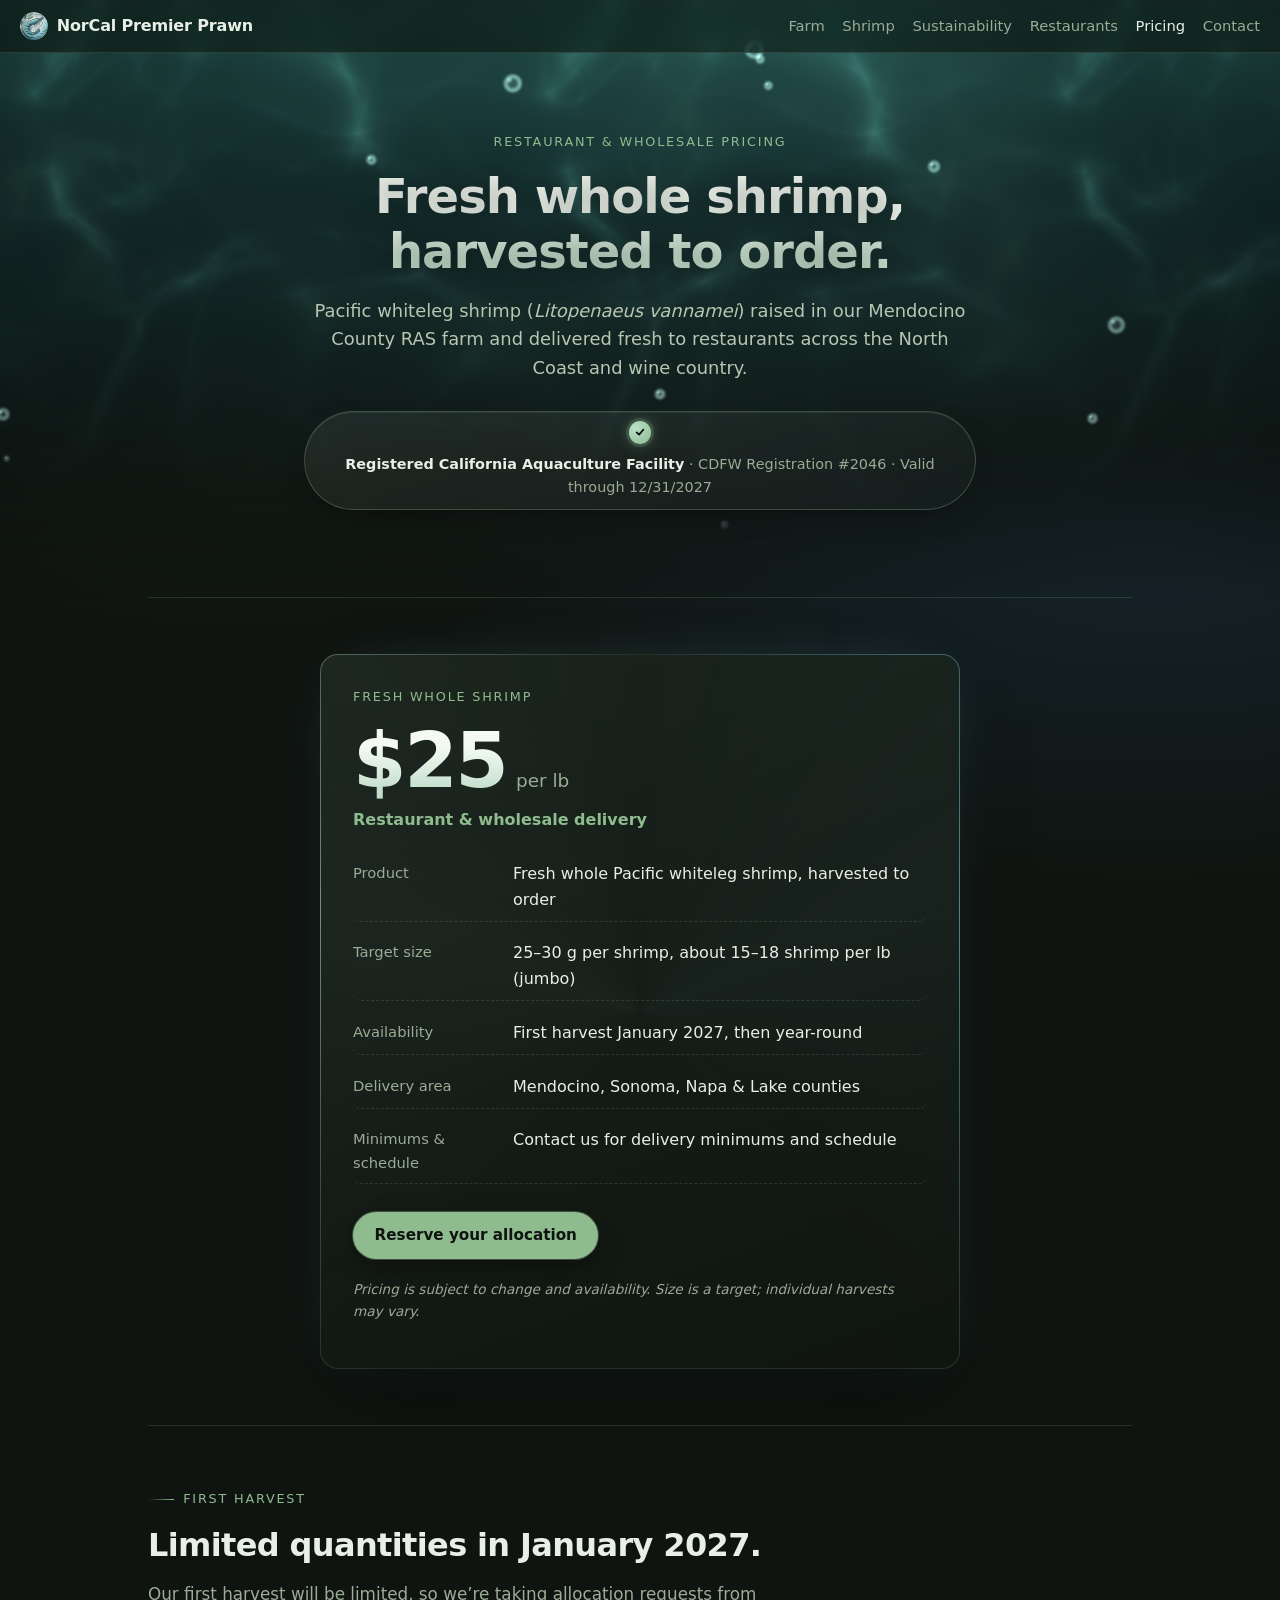
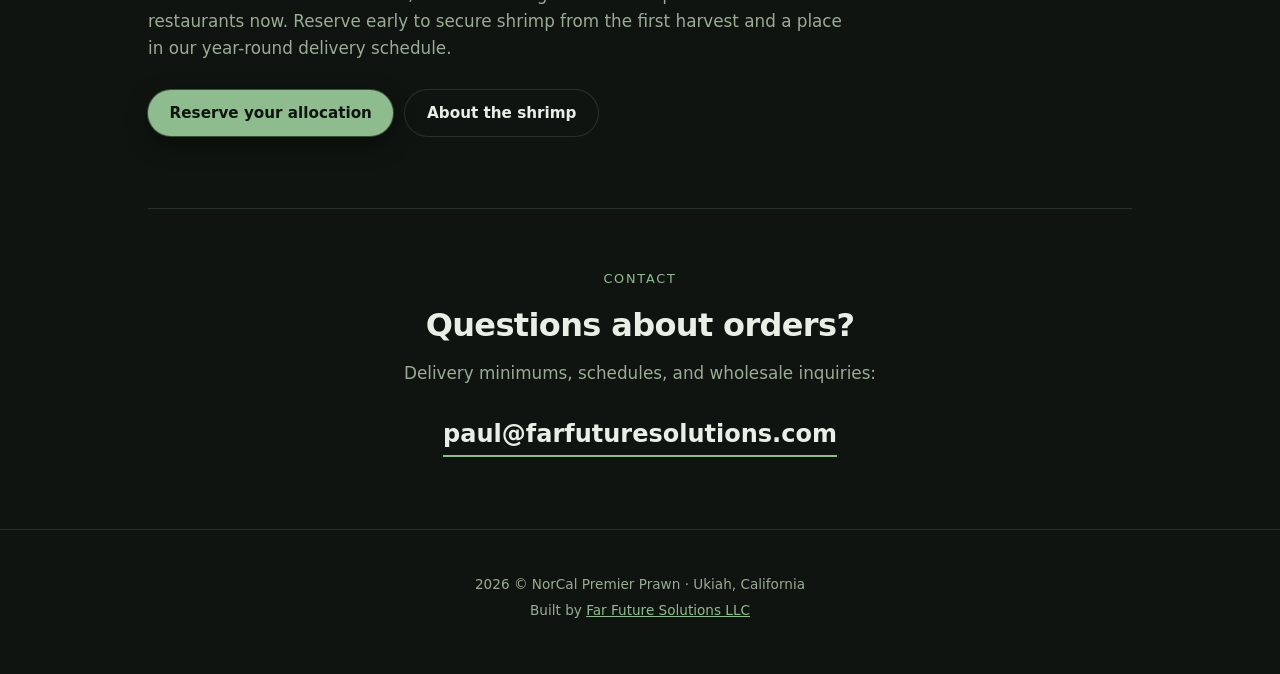
==== pricing/index.html @ 895e05fb "Add Google Analytics 4 (G-YK6Y1JJT7L) to all pages" ====
<!DOCTYPE html>
<html lang="en">
<head>
  <!-- Google tag (gtag.js) -->
  <script async src="https://www.googletagmanager.com/gtag/js?id=G-YK6Y1JJT7L"></script>
  <script>
    window.dataLayer = window.dataLayer || [];
    function gtag(){dataLayer.push(arguments);}
    gtag('js', new Date());
    gtag('config', 'G-YK6Y1JJT7L');
  </script>
  <meta charset="utf-8" />
  <meta name="viewport" content="width=device-width, initial-scale=1" />
  <title>Pricing · NorCal Premier Prawn</title>
  <meta name="description" content="Restaurant and wholesale pricing for fresh whole Pacific whiteleg shrimp from NorCal Premier Prawn, delivered in Mendocino, Sonoma, Napa, and Lake counties. First harvest January 2027." />
  <link rel="canonical" href="https://norcalprawn.com/pricing/" />
  <link rel="icon" type="image/svg+xml" href="../favicon.svg" />
  <meta name="theme-color" content="#0f1410" />
  <meta property="og:type" content="website" />
  <meta property="og:site_name" content="NorCal Premier Prawn" />
  <meta property="og:title" content="Pricing · NorCal Premier Prawn" />
  <meta property="og:description" content="Fresh whole Pacific whiteleg shrimp, harvested to order and delivered to North Coast and wine country restaurants." />
  <meta property="og:url" content="https://norcalprawn.com/pricing/" />
  <meta property="og:image" content="https://raw.githubusercontent.com/PuaNow/shrimpcoin-metadata/main/shrimpcoin-logo.png" />
  <meta name="twitter:card" content="summary" />
  <link rel="stylesheet" href="../style.css?v=20261113g" />
  <script src="../fx.js?v=20261113g" defer></script>
</head>
<body>
  <header class="topbar">
    <a class="brand" href="../"><img src="../favicon.svg" alt="" width="28" height="28" /> NorCal Premier Prawn</a>
    <nav>
      <a href="../#farm">Farm</a>
      <a href="../#shrimp">Shrimp</a>
      <a href="../#sustainability">Sustainability</a>
      <a href="../#restaurants">Restaurants</a>
      <a href="./" aria-current="page">Pricing</a>
      <a href="../#contact">Contact</a>
    </nav>
  </header>

  <main>
    <section class="hero hero-short">
      <div class="hero-fx" aria-hidden="true"><canvas id="water"></canvas></div>
      <div class="hero-inner">
      <p class="eyebrow">Restaurant &amp; wholesale pricing</p>
      <h1>Fresh whole shrimp, harvested to order.</h1>
      <p class="lede">Pacific whiteleg shrimp (<em>Litopenaeus vannamei</em>) raised in our Mendocino County RAS farm and delivered fresh to restaurants across the North Coast and wine country.</p>
      <p class="trust trust-inline"><span class="trust-mark" aria-hidden="true"><svg viewBox="0 0 16 16" width="12" height="12"><path pathLength="1" d="M3.5 8.5 L6.8 11.5 L12.5 4.8" fill="none" stroke="currentColor" stroke-width="2.4" stroke-linecap="round" stroke-linejoin="round"/></svg></span><span><strong>Registered California Aquaculture Facility</strong> · CDFW Registration #2046 · Valid through 12/31/2027</span></p>
      </div>
    </section>

    <section class="block price-wrap">
      <article class="price-card">
        <p class="eyebrow">Fresh whole shrimp</p>
        <p class="price"><span class="amount">$25</span><span class="unit">per lb</span></p>
        <p class="price-sub">Restaurant &amp; wholesale delivery</p>
        <dl class="facts">
          <div><dt>Product</dt><dd>Fresh whole Pacific whiteleg shrimp, harvested to order</dd></div>
          <div><dt>Target size</dt><dd>25&ndash;30 g per shrimp, about 15&ndash;18 shrimp per lb (jumbo)</dd></div>
          <div><dt>Availability</dt><dd>First harvest January 2027, then year-round</dd></div>
          <div><dt>Delivery area</dt><dd>Mendocino, Sonoma, Napa &amp; Lake counties</dd></div>
          <div><dt>Minimums &amp; schedule</dt><dd>Contact us for delivery minimums and schedule</dd></div>
        </dl>
        <p class="cta-row left"><a class="pill" href="mailto:paul@farfuturesolutions.com?subject=NorCal%20Premier%20Prawn%20allocation">Reserve your allocation</a></p>
        <p class="disclaimer">Pricing is subject to change and availability. Size is a target; individual harvests may vary.</p>
      </article>
    </section>

    <section class="block">
      <p class="eyebrow">First harvest</p>
      <h2>Limited quantities in January 2027.</h2>
      <p class="body">Our first harvest will be limited, so we&rsquo;re taking allocation requests from restaurants now. Reserve early to secure shrimp from the first harvest and a place in our year-round delivery schedule.</p>
      <p class="cta-row left"><a class="pill" href="mailto:paul@farfuturesolutions.com?subject=NorCal%20Premier%20Prawn%20allocation">Reserve your allocation</a> <a class="pill ghost" href="../#shrimp">About the shrimp</a></p>
    </section>

    <section id="contact" class="block contact">
      <p class="eyebrow">Contact</p>
      <h2>Questions about orders?</h2>
      <p class="body">Delivery minimums, schedules, and wholesale inquiries:</p>
      <p><a class="email" href="mailto:paul@farfuturesolutions.com?subject=NorCal%20Premier%20Prawn%20allocation">paul@farfuturesolutions.com</a></p>
    </section>
  </main>

  <footer>
    <p>2026 &copy; NorCal Premier Prawn · Ukiah, California</p>
    <p class="credit">Built by <a href="https://farfuturesolutions.com/" target="_blank" rel="noopener">Far Future Solutions LLC</a></p>
  </footer>
</body>
</html>
---- style.css ----
:root {
  --bg: #0f1410;
  --panel: rgba(255, 255, 255, 0.035);
  --line: rgba(143, 188, 143, 0.18);
  --fg: #e8efe6;
  --muted: #9aab96;
  --accent: #8fbc8f;
  --sea: #6fb7c2;
}
* { box-sizing: border-box; }
html { scroll-behavior: smooth; }
body {
  margin: 0;
  font-family: "Segoe UI", system-ui, -apple-system, sans-serif;
  background:
    radial-gradient(ellipse at 20% 0%, #1c2a1c 0%, transparent 50%),
    radial-gradient(ellipse at 90% 60%, #16232a 0%, transparent 45%),
    var(--bg);
  background-attachment: fixed;
  color: var(--fg);
  line-height: 1.6;
}
a { color: var(--accent); }
.topbar {
  position: sticky; top: 0; z-index: 10;
  display: flex; align-items: center; justify-content: space-between; gap: 1rem;
  padding: 0.75rem 1.25rem;
  background: rgba(15, 20, 16, 0.82);
  backdrop-filter: blur(10px);
  border-bottom: 1px solid var(--line);
}
.brand { display: inline-flex; align-items: center; gap: 0.55rem; color: var(--fg); font-weight: 650; text-decoration: none; letter-spacing: -0.01em; }
.brand img { border-radius: 50%; }
nav { display: flex; gap: 1.1rem; flex-wrap: wrap; }
nav a { color: var(--muted); text-decoration: none; font-size: 0.92rem; }
nav a:hover, nav a:focus-visible { color: var(--fg); }
main { width: min(64rem, 100%); margin: 0 auto; padding: 0 1.25rem; }
.hero { text-align: center; padding: 6rem 0 4.5rem; max-width: 42rem; margin: 0 auto; }
.eyebrow { color: var(--accent); font-size: 0.8rem; letter-spacing: 0.14em; text-transform: uppercase; margin: 0 0 1rem; }
h1 { margin: 0 0 1.1rem; font-size: clamp(2rem, 5.5vw, 3rem); font-weight: 650; letter-spacing: -0.02em; line-height: 1.15; }
h2 { margin: 0 0 1rem; font-size: clamp(1.5rem, 4vw, 2rem); font-weight: 650; letter-spacing: -0.02em; line-height: 1.2; }
h3 { margin: 0 0 0.5rem; font-size: 1.08rem; }
.lede { color: var(--muted); font-size: 1.12rem; margin: 0; }
.body { color: var(--muted); font-size: 1.05rem; max-width: 44rem; }
.cta-row { display: flex; gap: 0.75rem; justify-content: center; flex-wrap: wrap; margin-top: 1.75rem; }
.cta-row.left { justify-content: flex-start; }
.pill {
  display: inline-block; padding: 0.7rem 1.35rem;
  color: var(--bg); background: var(--accent);
  border-radius: 999px; font-size: 0.95rem; font-weight: 600; text-decoration: none;
  box-shadow: 0 0 0 1px rgba(143, 188, 143, 0.35), 0 8px 24px rgba(0, 0, 0, 0.35);
  transition: transform 0.15s ease, filter 0.15s ease;
}
.pill.ghost { color: var(--fg); background: transparent; box-shadow: 0 0 0 1px var(--line); }
.pill:hover, .pill:focus-visible { filter: brightness(1.08); transform: translateY(-1px); outline: none; }
.block { padding: 3.5rem 0; border-top: 1px solid var(--line); }
.cards { display: grid; grid-template-columns: repeat(auto-fit, minmax(15rem, 1fr)); gap: 1rem; margin-top: 1.5rem; }
.card { background: var(--panel); border: 1px solid var(--line); border-radius: 14px; padding: 1.35rem; }
.card p { margin: 0; color: var(--muted); }
.timeline { list-style: none; padding: 0; margin: 1.5rem 0 0; display: flex; gap: 1rem; flex-wrap: wrap; }
.timeline li { background: var(--panel); border: 1px solid var(--line); border-radius: 999px; padding: 0.5rem 1rem; color: var(--fg); }
.timeline span { color: var(--accent); font-weight: 600; margin-right: 0.4rem; }
.coin { display: grid; grid-template-columns: 160px 1fr; gap: 2rem; align-items: start; }
.coin-logo { width: 160px; height: 160px; border-radius: 50%; box-shadow: 0 0 0 1px var(--line), 0 12px 32px rgba(0, 0, 0, 0.4); }
.facts { margin: 1.25rem 0 0; display: grid; gap: 0.6rem; }
.facts div { display: grid; grid-template-columns: 9rem 1fr; gap: 1rem; padding: 0.55rem 0; border-bottom: 1px dashed var(--line); }
.facts dt { color: var(--muted); font-size: 0.92rem; }
.facts dd { margin: 0; }
.mint { font-family: ui-monospace, "SFMono-Regular", Menlo, Consolas, monospace; font-size: 0.86rem; word-break: break-all; color: var(--sea); }
.disclaimer { color: var(--muted); font-size: 0.85rem; margin-top: 1.25rem; font-style: italic; }
.contact { text-align: center; }
.contact .body { margin: 0 auto; }
.email { display: inline-block; margin-top: 0.75rem; font-size: clamp(1.1rem, 4vw, 1.5rem); font-weight: 600; color: var(--fg); text-decoration: none; border-bottom: 2px solid var(--accent); padding-bottom: 2px; word-break: break-all; }
.email:hover { color: var(--accent); }
footer { text-align: center; color: var(--muted); font-size: 0.85rem; padding: 2.5rem 1.25rem 3rem; border-top: 1px solid var(--line); }
footer p { margin: 0.25rem 0; }
@media (max-width: 640px) {
  nav { gap: 0.8rem; }
  nav a { font-size: 0.85rem; }
  .topbar { flex-direction: column; align-items: flex-start; gap: 0.4rem; }
  .hero { padding: 4rem 0 3rem; }
  .coin { grid-template-columns: 1fr; justify-items: start; }
  .coin-logo { width: 120px; height: 120px; }
  .facts div { grid-template-columns: 1fr; gap: 0.1rem; }
}
.uses { margin-top: 2rem; padding: 1.35rem; background: var(--panel); border: 1px solid var(--line); border-radius: 14px; }
.uses h3 { margin-bottom: 0.4rem; }
.uses .body { margin: 0.4rem 0; font-size: 1rem; }
.uses ul { margin: 0.75rem 0; padding-left: 1.2rem; color: var(--muted); }
.uses li { margin: 0.45rem 0; }
.uses strong { color: var(--fg); }
.cards.four { grid-template-columns: repeat(auto-fit, minmax(min(100%, 22rem), 1fr)); }
nav a[aria-current="page"] { color: var(--fg); }
.price-wrap { display: flex; justify-content: center; }
.price-card { width: min(40rem, 100%); background: var(--panel); border: 1px solid var(--line); border-radius: 18px; padding: 2rem; box-shadow: 0 12px 32px rgba(0, 0, 0, 0.35); }
.price { margin: 0; display: flex; align-items: baseline; gap: 0.6rem; }
.price .amount { font-size: clamp(2.8rem, 9vw, 4rem); font-weight: 700; letter-spacing: -0.03em; color: var(--fg); line-height: 1; }
.price .unit { color: var(--muted); font-size: 1.15rem; }
.price-sub { margin: 0.4rem 0 0; color: var(--accent); font-weight: 600; }
@media (max-width: 640px) { .price-card { padding: 1.35rem; } }
.trust { display: flex; align-items: center; justify-content: center; gap: 0.6rem; flex-wrap: wrap; margin: 0 auto 3rem; width: fit-content; max-width: 100%; padding: 0.6rem 1.1rem; border: 1px solid var(--line); border-radius: 999px; background: var(--panel); color: var(--muted); font-size: 0.9rem; text-align: center; }
.trust strong { color: var(--fg); font-weight: 600; }
.trust-mark { display: inline-grid; place-items: center; width: 1.4rem; height: 1.4rem; border-radius: 50%; background: var(--accent); color: var(--bg); font-size: 0.8rem; font-weight: 700; flex: none; }
.trust-inline { margin: 1.75rem auto 0; }
@media (max-width: 640px) { .trust { border-radius: 14px; font-size: 0.85rem; } }

/* ==========================================================
   Visual layer — water hero, reveals, glass
   ========================================================== */
@property --ang { syntax: "<angle>"; inherits: false; initial-value: 0deg; }
html, body { overflow-x: clip; }
.topbar { background: rgba(15, 20, 16, 0.6); backdrop-filter: blur(14px) saturate(1.3); -webkit-backdrop-filter: blur(14px) saturate(1.3); }

/* Hero stage */
.hero { position: relative; max-width: none; min-height: min(46rem, 86svh); display: grid; place-items: center; padding: 4.5rem 0 5rem; isolation: isolate; }
.hero-inner { max-width: 42rem; margin: 0 auto; position: relative; }
.hero-short { min-height: min(34rem, 70svh); }
.hero-fx {
  position: absolute; z-index: -1; top: -4.5rem; bottom: 0; left: 50%; width: 100vw; transform: translateX(-50%);
  background:
    radial-gradient(ellipse 70% 55% at 50% 0%, rgba(111, 183, 194, 0.22), transparent 70%),
    radial-gradient(ellipse 50% 40% at 20% 30%, rgba(143, 188, 143, 0.14), transparent 70%),
    linear-gradient(180deg, #173a38 0%, #12292a 40%, #0f1410 100%);
  -webkit-mask-image: linear-gradient(#000 72%, transparent);
  mask-image: linear-gradient(#000 72%, transparent);
  pointer-events: none;
}
.hero-fx canvas { display: block; width: 100%; height: 100%; opacity: 0; transition: opacity 1.2s ease; }
.hero-fx.is-live canvas { opacity: 1; }
.hero h1 { text-shadow: 0 2px 30px rgba(0, 0, 0, 0.45); }
.hero h1, .price .amount {
  background: linear-gradient(180deg, #f4faf2 30%, #b9d9c4 100%);
  -webkit-background-clip: text; background-clip: text; color: transparent;
}
.hero .lede { color: #b7c6b3; }

/* Shrimp line-art mark */
.shrimp-mark { display: block; margin: 0 auto 1.2rem; width: clamp(96px, 16vw, 132px); height: auto; overflow: visible; filter: drop-shadow(0 0 12px rgba(111, 183, 194, 0.35)); }
.shrimp-mark .d { stroke-dasharray: 1 2; stroke-dashoffset: 0; }
.shrimp-mark .antennae { transform-box: view-box; transform-origin: 72px 46px; }
@media (prefers-reduced-motion: no-preference) {
  .shrimp-mark .d { stroke-dashoffset: 1; animation: draw 1.6s cubic-bezier(.6, .1, .2, 1) forwards; }
  .shrimp-mark .d2 { animation-delay: .35s; } .shrimp-mark .d3 { animation-delay: .55s; }
  .shrimp-mark .d4 { animation-delay: .75s; } .shrimp-mark .d5 { animation-delay: .65s; }
  .shrimp-mark .d6 { animation-delay: .9s; animation-duration: 2s; } .shrimp-mark .d7 { animation-delay: 1s; animation-duration: 2.2s; }
  .shrimp-mark .eye { opacity: 0; animation: fade .6s 1.2s forwards; }
  .shrimp-mark .antennae { animation: sway 5s 2.4s ease-in-out infinite; }
  .shrimp-mark { animation: bob 7s ease-in-out infinite; }
  .shrimp-mark.paused, .shrimp-mark.paused * { animation-play-state: paused; }
}
@keyframes draw { to { stroke-dashoffset: 0; } }
@keyframes fade { to { opacity: 1; } }
@keyframes sway { 0%, 100% { transform: rotate(0deg); } 50% { transform: rotate(-3deg); } }
@keyframes bob { 0%, 100% { translate: 0 0; } 50% { translate: 0 -5px; } }

/* Hero parallax (scroll-driven, compositor-only) */
@supports (animation-timeline: scroll()) {
  @media (prefers-reduced-motion: no-preference) {
    .hero-inner { animation: hero-drift linear both; animation-timeline: scroll(root); animation-range: 0 80vh; }
    .hero-fx canvas { animation: fx-drift linear both; animation-timeline: scroll(root); animation-range: 0 100vh; }
  }
}
@keyframes hero-drift { to { transform: translateY(14vh); opacity: 0.15; } }
@keyframes fx-drift { to { transform: translateY(22vh) scale(1.05); } }

/* Glass cards */
.card, .uses, .price-card, .timeline li {
  position: relative; isolation: isolate; overflow: hidden;
  background: linear-gradient(160deg, rgba(255, 255, 255, 0.065), rgba(255, 255, 255, 0.015) 60%);
  border: 1px solid rgba(143, 188, 143, 0.16);
  box-shadow: inset 0 1px 0 rgba(255, 255, 255, 0.06), 0 10px 30px -12px rgba(0, 0, 0, 0.5);
}
.card { transition: translate .35s cubic-bezier(.2, .8, .2, 1), border-color .35s, box-shadow .35s; }
.card::before, .price-card::before {
  content: ""; position: absolute; inset: 0; z-index: -1; pointer-events: none; opacity: 0; transition: opacity .35s;
  background: radial-gradient(380px circle at var(--mx, 50%) var(--my, 0%), rgba(111, 183, 194, 0.16), transparent 45%);
}
.card:hover, .card:focus-within { translate: 0 -3px; border-color: rgba(143, 188, 143, 0.36); box-shadow: inset 0 1px 0 rgba(255, 255, 255, 0.08), 0 18px 40px -14px rgba(0, 0, 0, 0.6); }
.card:hover::before, .price-card:hover::before { opacity: 1; }
.card h3 { color: #f0f6ee; }

/* Scroll reveals: CSS scroll-driven where supported, IO fallback otherwise */
@media (prefers-reduced-motion: no-preference) {
  @supports (animation-timeline: view()) {
    .reveal { animation: rise linear both; animation-timeline: view(); animation-range: entry 0% entry 90%; }
  }
  .io-reveal .reveal { opacity: 0; transform: translateY(26px); transition: opacity .8s cubic-bezier(.2, .8, .2, 1), transform .8s cubic-bezier(.2, .8, .2, 1); transition-delay: calc(var(--i, 0) * 70ms); }
  .io-reveal .reveal.in { opacity: 1; transform: none; }
}
@keyframes rise { from { opacity: 0; transform: translateY(32px) scale(.985); } to { opacity: 1; transform: none; } }

/* Section headings: soft accent rule */
.block > .eyebrow { display: inline-flex; align-items: center; gap: .6rem; }
.block > .eyebrow::before { content: ""; width: 1.6rem; height: 1px; background: linear-gradient(90deg, transparent, var(--accent)); }
.contact > .eyebrow::before { display: none; }

/* Photo feature */
.photo-feature { margin: 2.25rem 0 0; display: grid; grid-template-columns: auto 1fr; gap: clamp(1.25rem, 4vw, 2.5rem); align-items: center; }
.photo-pair { display: grid; grid-template-columns: repeat(2, minmax(0, 340px)); gap: 0.75rem; }
.photo-frame { position: relative; width: 100%; max-width: 340px; height: auto; aspect-ratio: 4 / 5; max-height: 60vh; border-radius: 20px; overflow: hidden; isolation: isolate; border: 1px solid rgba(143, 188, 143, 0.22); box-shadow: 0 24px 60px -24px rgba(0, 0, 0, 0.7), 0 0 0 6px rgba(255, 255, 255, 0.02); }
.photo-frame img { display: block; width: 100%; height: 100%; max-width: 100%; object-fit: cover; object-position: center; transition: transform 1.2s cubic-bezier(.2, .8, .2, 1), filter .6s; filter: saturate(1.02) contrast(1.02); }
.photo-frame::after { content: ""; position: absolute; inset: 0; pointer-events: none; background: radial-gradient(500px circle at var(--mx, 30%) var(--my, 10%), rgba(255, 255, 255, 0.12), transparent 40%), linear-gradient(180deg, transparent 55%, rgba(15, 20, 16, 0.55)); opacity: .7; transition: opacity .5s; }
.photo-frame:hover img { transform: scale(1.045); filter: saturate(1.1) contrast(1.05); }
.photo-frame:hover::after { opacity: 1; }
.photo-chip { position: absolute; left: 1rem; bottom: 1rem; z-index: 1; padding: .35rem .8rem; border-radius: 999px; font-size: .78rem; letter-spacing: .04em; color: var(--fg); background: rgba(15, 20, 16, 0.5); backdrop-filter: blur(8px); -webkit-backdrop-filter: blur(8px); border: 1px solid rgba(255, 255, 255, 0.14); }
.photo-feature figcaption h3 { font-size: clamp(1.3rem, 3vw, 1.6rem); letter-spacing: -0.01em; }
.photo-feature figcaption p:not(.eyebrow) { color: var(--muted); font-size: 1.05rem; margin: 0; }
@supports (animation-timeline: view()) {
  @media (prefers-reduced-motion: no-preference) {
    .photo-frame { animation: unveil linear both; animation-timeline: view(); animation-range: entry 0% cover 40%; }
    .photo-frame img { animation: settle linear both; animation-timeline: view(); animation-range: entry 0% exit 100%; }
    .photo-frame:hover img { animation: none; }
  }
}
@keyframes unveil { from { clip-path: inset(18% 10% 18% 10% round 28px); } to { clip-path: inset(0 0 0 0 round 20px); } }
@keyframes settle { from { transform: scale(1.14) translateY(-3%); } to { transform: scale(1.02) translateY(3%); } }

/* CDFW badge polish (text unchanged) */
.trust { position: relative; overflow: hidden; isolation: isolate; background: linear-gradient(160deg, rgba(255, 255, 255, 0.07), rgba(255, 255, 255, 0.02)); border-color: rgba(143, 188, 143, 0.28); box-shadow: inset 0 1px 0 rgba(255, 255, 255, 0.07), 0 10px 30px -14px rgba(0, 0, 0, 0.6); }
.trust-mark { background: radial-gradient(circle at 30% 30%, #b9e0c9, var(--accent)); box-shadow: 0 0 0 3px rgba(143, 188, 143, 0.18), 0 0 14px rgba(143, 188, 143, 0.45); }
.trust-mark svg { display: block; }
.trust-mark path { stroke-dasharray: 1 2; }
@media (prefers-reduced-motion: no-preference) {
  .trust::after { content: ""; position: absolute; inset: 0; z-index: -1; pointer-events: none; background: linear-gradient(105deg, transparent 35%, rgba(255, 255, 255, 0.09) 50%, transparent 65%); transform: translateX(-100%); animation: shimmer 6s 1.5s ease-in-out infinite; }
  .trust-mark path { stroke-dashoffset: 1; animation: draw .7s .6s ease-out forwards; }
}
@keyframes shimmer { 0% { transform: translateX(-100%); } 35%, 100% { transform: translateX(100%); } }

/* Pricing polish */
.price-card { border: 1px solid transparent; background:
  linear-gradient(160deg, rgba(25, 34, 28, 0.92), rgba(15, 20, 16, 0.95)) padding-box,
  conic-gradient(from var(--ang), rgba(143, 188, 143, 0.15), rgba(111, 183, 194, 0.7), rgba(143, 188, 143, 0.15) 40%, rgba(143, 188, 143, 0.15) 60%, rgba(185, 224, 201, 0.6), rgba(143, 188, 143, 0.15)) border-box;
  box-shadow: 0 30px 70px -30px rgba(0, 0, 0, 0.75), 0 0 60px -30px rgba(111, 183, 194, 0.4); }
@media (prefers-reduced-motion: no-preference) { .price-card { animation: ang 10s linear infinite; } }
@keyframes ang { to { --ang: 360deg; } }
.price .amount { font-size: clamp(3.2rem, 11vw, 4.8rem); }
.price-card .facts div { transition: background .25s; border-radius: 8px; }
.price-card .facts div:hover { background: rgba(255, 255, 255, 0.025); }

@media (max-width: 640px) {
  .hero { min-height: auto; padding: 3.5rem 0 4rem; }
  .hero-fx { top: -7rem; }
}

/* Photo feature: two-up pair, modest cap, caption beside on wide screens */
@media (max-width: 900px) {
  .photo-feature { grid-template-columns: 1fr; }
}
@media (max-width: 720px) {
  .photo-pair { grid-template-columns: 1fr 1fr; gap: 0.65rem; }
  .photo-frame { max-width: none; max-height: 50vh; }
  .photo-chip { font-size: .68rem; padding: .22rem .5rem; left: .5rem; bottom: .5rem; white-space: nowrap; }
}
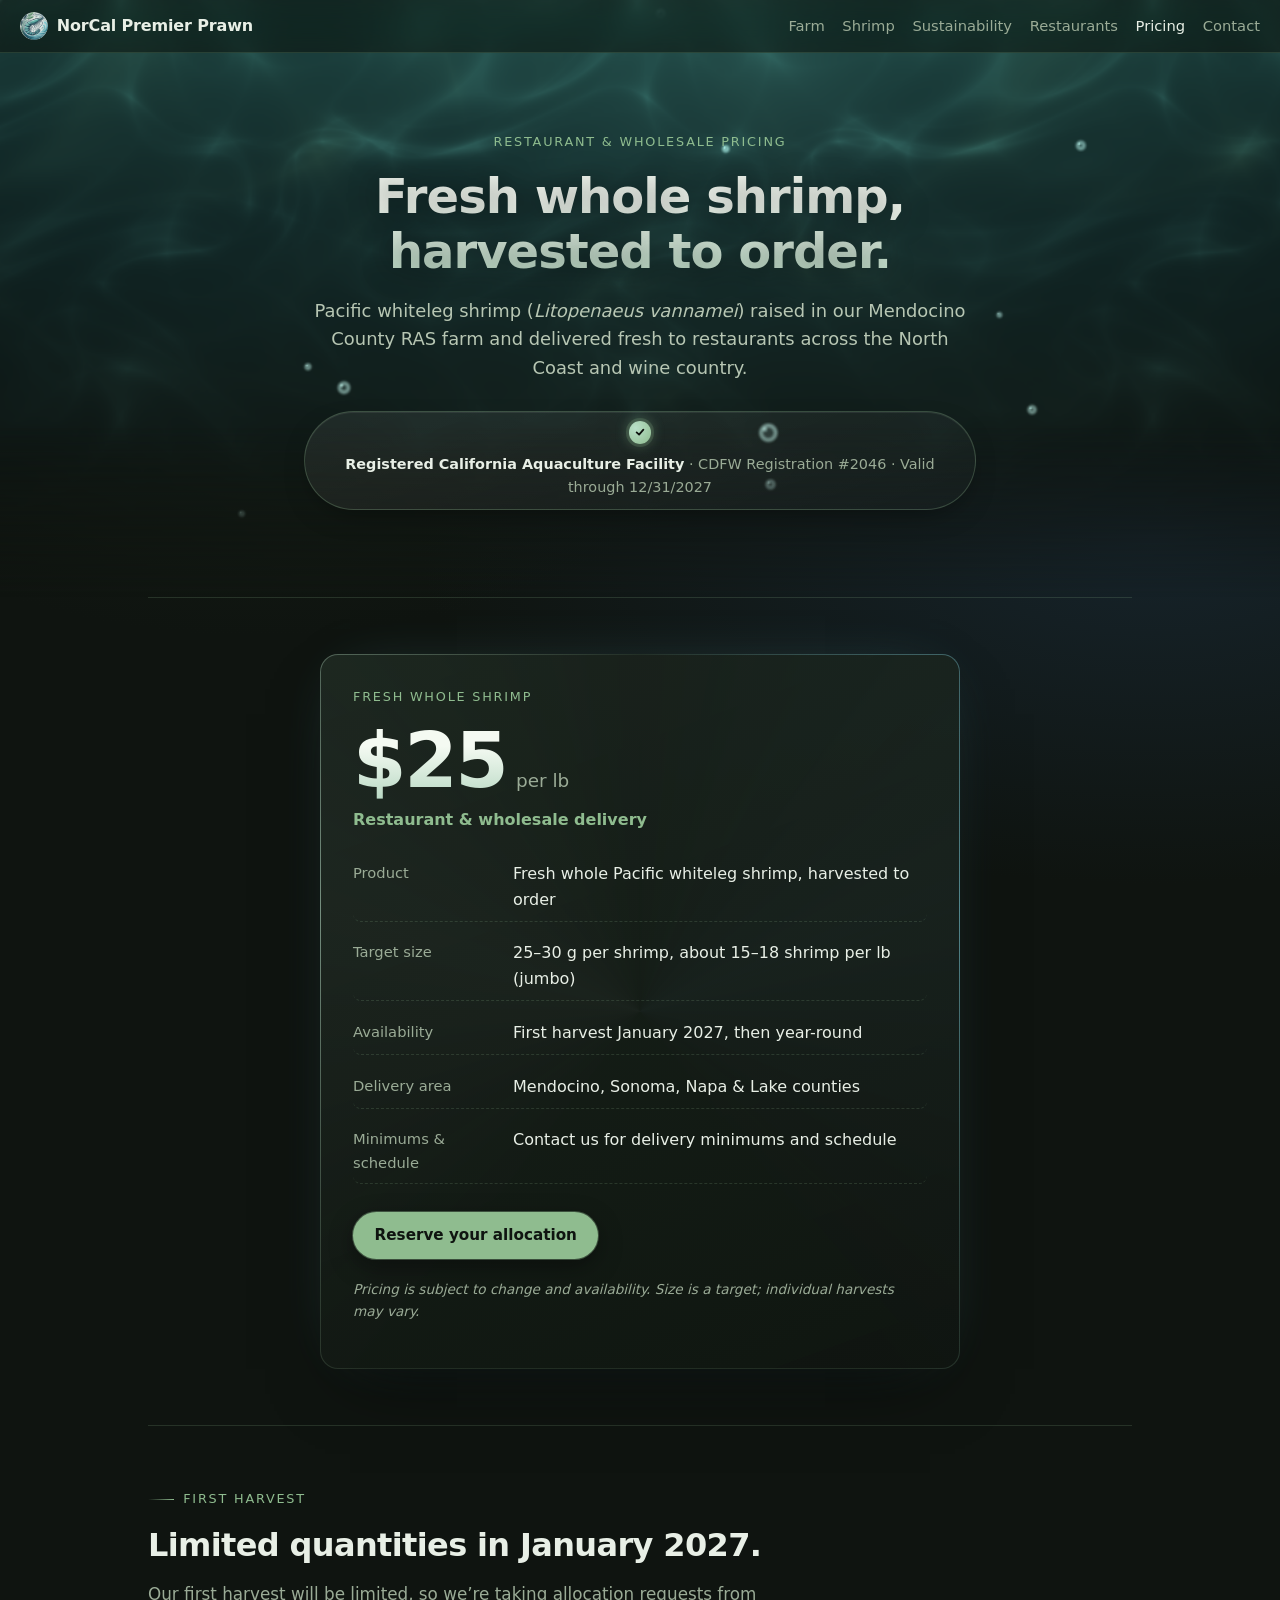
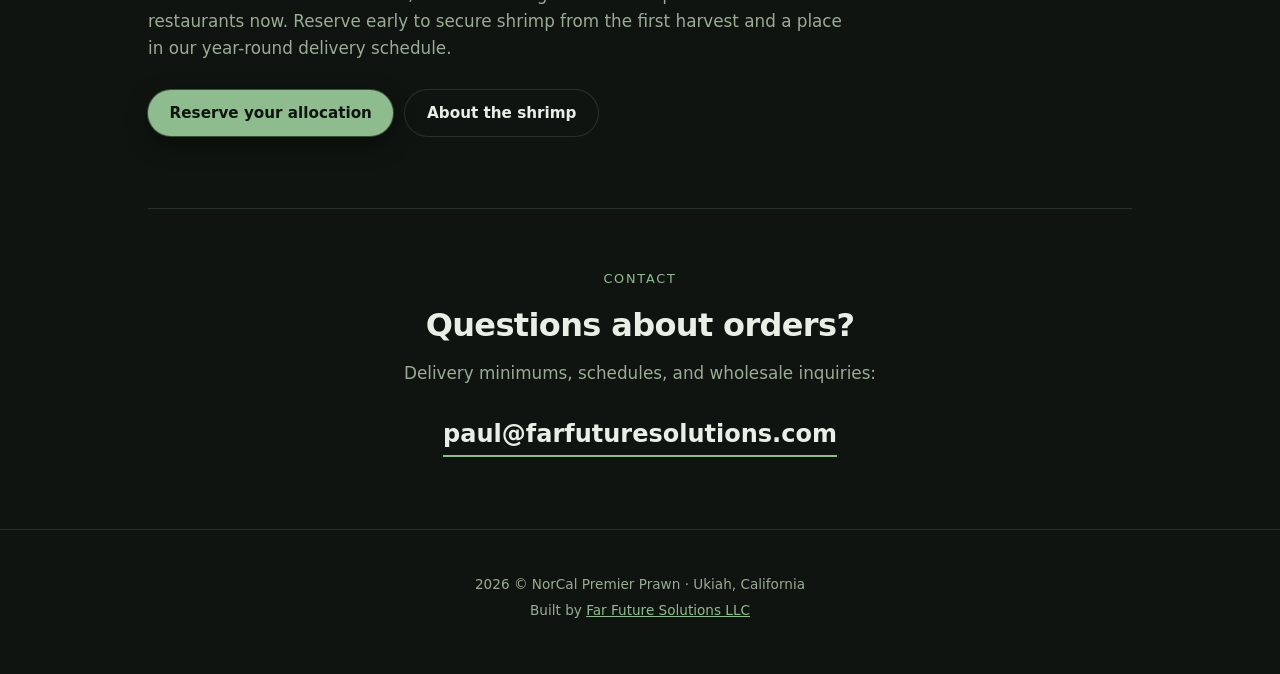
==== commit d3387839: "Add Farm stats terminal widget for the nursery sump level" ====
--- a/pricing/index.html
+++ b/pricing/index.html
@@ -23,8 +23,8 @@
   <meta property="og:url" content="https://norcalprawn.com/pricing/" />
   <meta property="og:image" content="https://raw.githubusercontent.com/PuaNow/shrimpcoin-metadata/main/shrimpcoin-logo.png" />
   <meta name="twitter:card" content="summary" />
-  <link rel="stylesheet" href="../style.css?v=20261113g" />
-  <script src="../fx.js?v=20261113g" defer></script>
+  <link rel="stylesheet" href="../style.css?v=20261114h" />
+  <script src="../fx.js?v=20261114h" defer></script>
 </head>
 <body>
   <header class="topbar">
--- a/style.css
+++ b/style.css
@@ -251,3 +251,136 @@
   .photo-frame { max-width: none; max-height: 50vh; }
   .photo-chip { font-size: .68rem; padding: .22rem .5rem; left: .5rem; bottom: .5rem; white-space: nowrap; }
 }
+
+/* Farm stats terminal widget */
+.visually-hidden {
+  position: absolute;
+  width: 1px; height: 1px;
+  padding: 0; margin: -1px;
+  overflow: hidden; clip: rect(0, 0, 0, 0);
+  white-space: nowrap; border: 0;
+}
+.farmstats .body { margin-bottom: 1.5rem; }
+.term {
+  --term-bg: #070b08;
+  --term-line: rgba(143, 188, 143, 0.28);
+  --term-glow: rgba(111, 183, 194, 0.18);
+  --term-amber: #e2c97a;
+  --term-alert: #ff6b6b;
+  --term-below: #8bb8d0;
+  width: min(42rem, 100%);
+  background:
+    linear-gradient(180deg, rgba(255, 255, 255, 0.03), transparent 28%),
+    var(--term-bg);
+  border: 1px solid var(--term-line);
+  border-radius: 14px;
+  box-shadow:
+    0 0 0 1px rgba(0, 0, 0, 0.4),
+    0 18px 40px -18px rgba(0, 0, 0, 0.75),
+    0 0 48px -16px var(--term-glow);
+  overflow: hidden;
+  font-family: "IBM Plex Mono", "JetBrains Mono", "DM Mono", ui-monospace, "SFMono-Regular", Menlo, Consolas, monospace;
+}
+.term-chrome {
+  display: flex;
+  align-items: center;
+  gap: 0.75rem;
+  padding: 0.55rem 0.85rem;
+  background: rgba(255, 255, 255, 0.03);
+  border-bottom: 1px solid var(--term-line);
+}
+.term-dots { display: inline-flex; gap: 0.35rem; }
+.term-dots i {
+  display: block; width: 0.62rem; height: 0.62rem; border-radius: 50%;
+}
+.term-dots i:nth-child(1) { background: #e07a6d; }
+.term-dots i:nth-child(2) { background: #e2c97a; }
+.term-dots i:nth-child(3) { background: #8fbc8f; }
+.term-title {
+  color: var(--muted);
+  font-size: 0.72rem;
+  letter-spacing: 0.08em;
+  text-transform: uppercase;
+}
+.term-body {
+  margin: 0;
+  padding: 1.05rem 1.1rem 1.15rem;
+  color: var(--fg);
+  font-size: 0.86rem;
+  line-height: 1.55;
+  letter-spacing: 0.01em;
+  white-space: pre-wrap;
+  overflow-x: auto;
+  tab-size: 4;
+  position: relative;
+}
+.term-body::after {
+  content: "";
+  pointer-events: none;
+  position: absolute;
+  inset: 0;
+  background: repeating-linear-gradient(
+    to bottom,
+    transparent 0 2px,
+    rgba(0, 0, 0, 0.12) 2px 3px
+  );
+  opacity: 0.35;
+}
+.term-prompt { font-weight: 500; }
+.term-user { color: var(--sea); }
+.term-at, .term-colon, .term-dollar { color: var(--muted); }
+.term-host { color: var(--accent); }
+.term-path { color: #b9e0c9; }
+.term-k, .term-dim, .term-scale, .term-hint { color: var(--muted); }
+.term-v { color: var(--fg); }
+.term-depth { color: #b9e0c9; font-weight: 600; }
+.term-spark { color: var(--sea); letter-spacing: 0.02em; }
+.term-sparkrow { display: block; white-space: nowrap; }
+.term-off { color: var(--term-amber); }
+.term-caret { color: var(--accent); }
+.term-band { color: var(--accent); }
+.term-track { color: var(--muted); }
+.term-status { font-weight: 700; letter-spacing: 0.04em; }
+.term-status.is-normal { color: var(--accent); }
+.term-status.is-below { color: var(--term-below); }
+.term-status.is-above { color: var(--term-amber); }
+.term-status.is-alert {
+  color: var(--term-alert);
+  text-shadow: 0 0 10px rgba(255, 107, 107, 0.45);
+}
+.term-alert { color: var(--term-alert); font-weight: 700; }
+.g-cell { color: rgba(154, 171, 150, 0.45); }
+.g-cell.g-normal { color: rgba(143, 188, 143, 0.4); }
+.g-cell.g-fill { color: var(--accent); }
+.term[data-status="below"] .g-cell.g-fill { color: var(--term-below); }
+.term[data-status="above"] .g-cell.g-fill { color: var(--term-amber); }
+.term[data-status="alert"] .g-cell.g-fill { color: var(--term-alert); }
+.term[data-status="alert"] {
+  --term-line: rgba(255, 107, 107, 0.4);
+  --term-glow: rgba(255, 107, 107, 0.25);
+  box-shadow:
+    0 0 0 1px rgba(0, 0, 0, 0.4),
+    0 18px 40px -18px rgba(0, 0, 0, 0.75),
+    0 0 48px -16px var(--term-glow);
+}
+.term[data-status="offline"] { --term-glow: rgba(226, 201, 122, 0.16); }
+.term-cursor {
+  display: inline-block;
+  width: 0.65ch;
+  height: 1em;
+  margin-left: 0.1ch;
+  background: var(--accent);
+  vertical-align: -0.15em;
+  box-shadow: 0 0 8px rgba(143, 188, 143, 0.7);
+}
+@media (prefers-reduced-motion: no-preference) {
+  .term-cursor { animation: termblink 1.1s step-end infinite; }
+  .term[data-status="alert"] .term-status.is-alert { animation: termblink 1.1s step-end infinite; }
+}
+@media (prefers-reduced-motion: reduce) {
+  .term-body::after { display: none; }
+}
+@keyframes termblink { 50% { opacity: 0; } }
+@media (max-width: 640px) {
+  .term-body { font-size: 0.78rem; padding: 0.9rem 0.8rem 1rem; }
+}
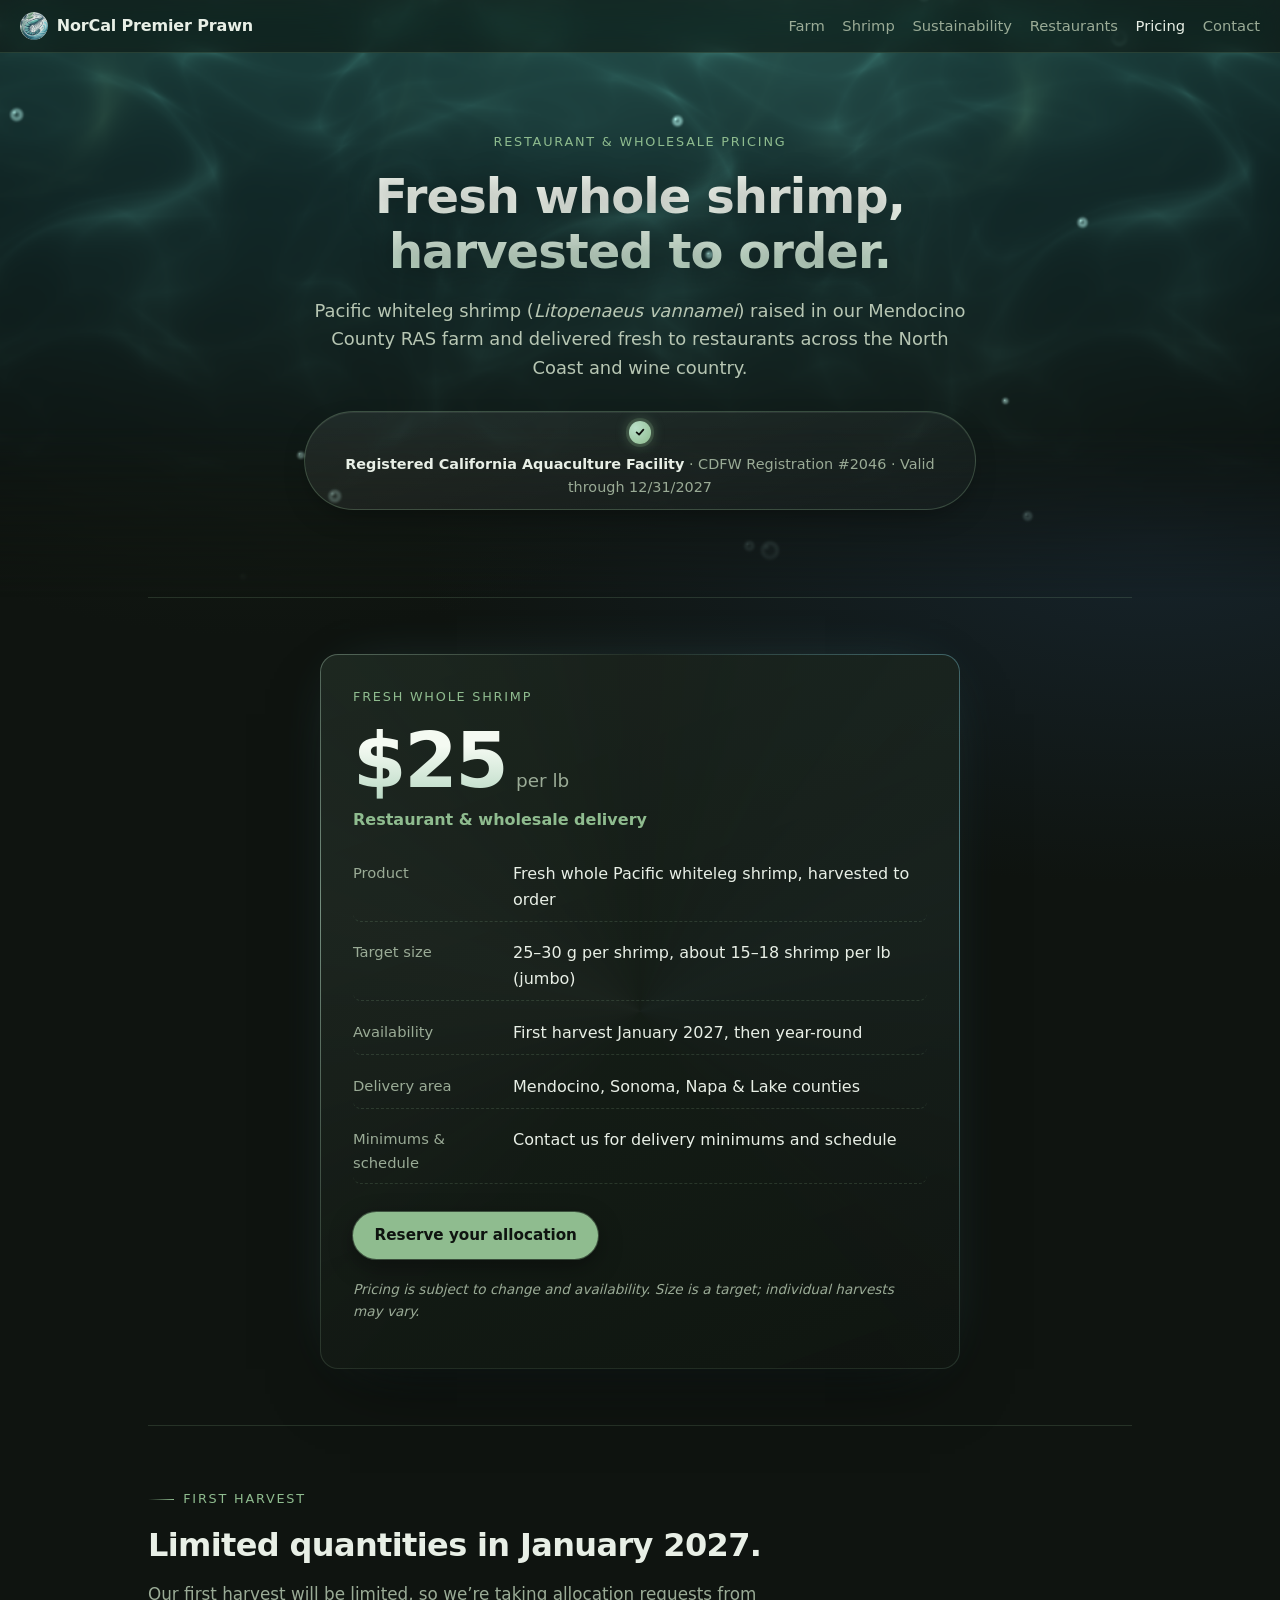
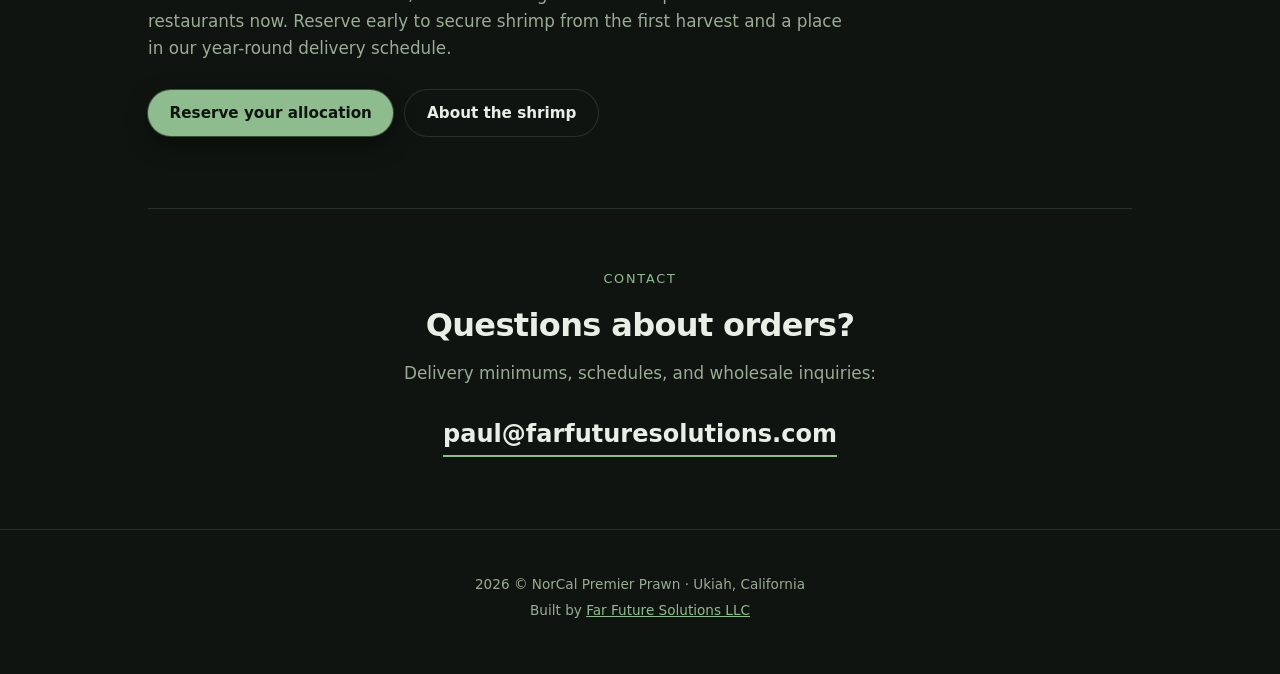
==== commit 7d52ffb5: "Add static L. vannamei RAS target ranges to the Farm stats widget" ====
--- a/pricing/index.html
+++ b/pricing/index.html
@@ -23,8 +23,8 @@
   <meta property="og:url" content="https://norcalprawn.com/pricing/" />
   <meta property="og:image" content="https://raw.githubusercontent.com/PuaNow/shrimpcoin-metadata/main/shrimpcoin-logo.png" />
   <meta name="twitter:card" content="summary" />
-  <link rel="stylesheet" href="../style.css?v=20261114h" />
-  <script src="../fx.js?v=20261114h" defer></script>
+  <link rel="stylesheet" href="../style.css?v=20261114i" />
+  <script src="../fx.js?v=20261114i" defer></script>
 </head>
 <body>
   <header class="topbar">
--- a/style.css
+++ b/style.css
@@ -336,6 +336,11 @@
 .term-depth { color: #b9e0c9; font-weight: 600; }
 .term-spark { color: var(--sea); letter-spacing: 0.02em; }
 .term-sparkrow { display: block; white-space: nowrap; }
+.term-comment { color: #6f8f78; font-style: italic; }
+.term-flag { color: var(--muted); letter-spacing: 0.04em; }
+.term-flag.is-live { color: var(--sea); font-weight: 700; letter-spacing: 0.08em; text-transform: uppercase; }
+.term-target { color: var(--fg); }
+
 .term-off { color: var(--term-amber); }
 .term-caret { color: var(--accent); }
 .term-band { color: var(--accent); }
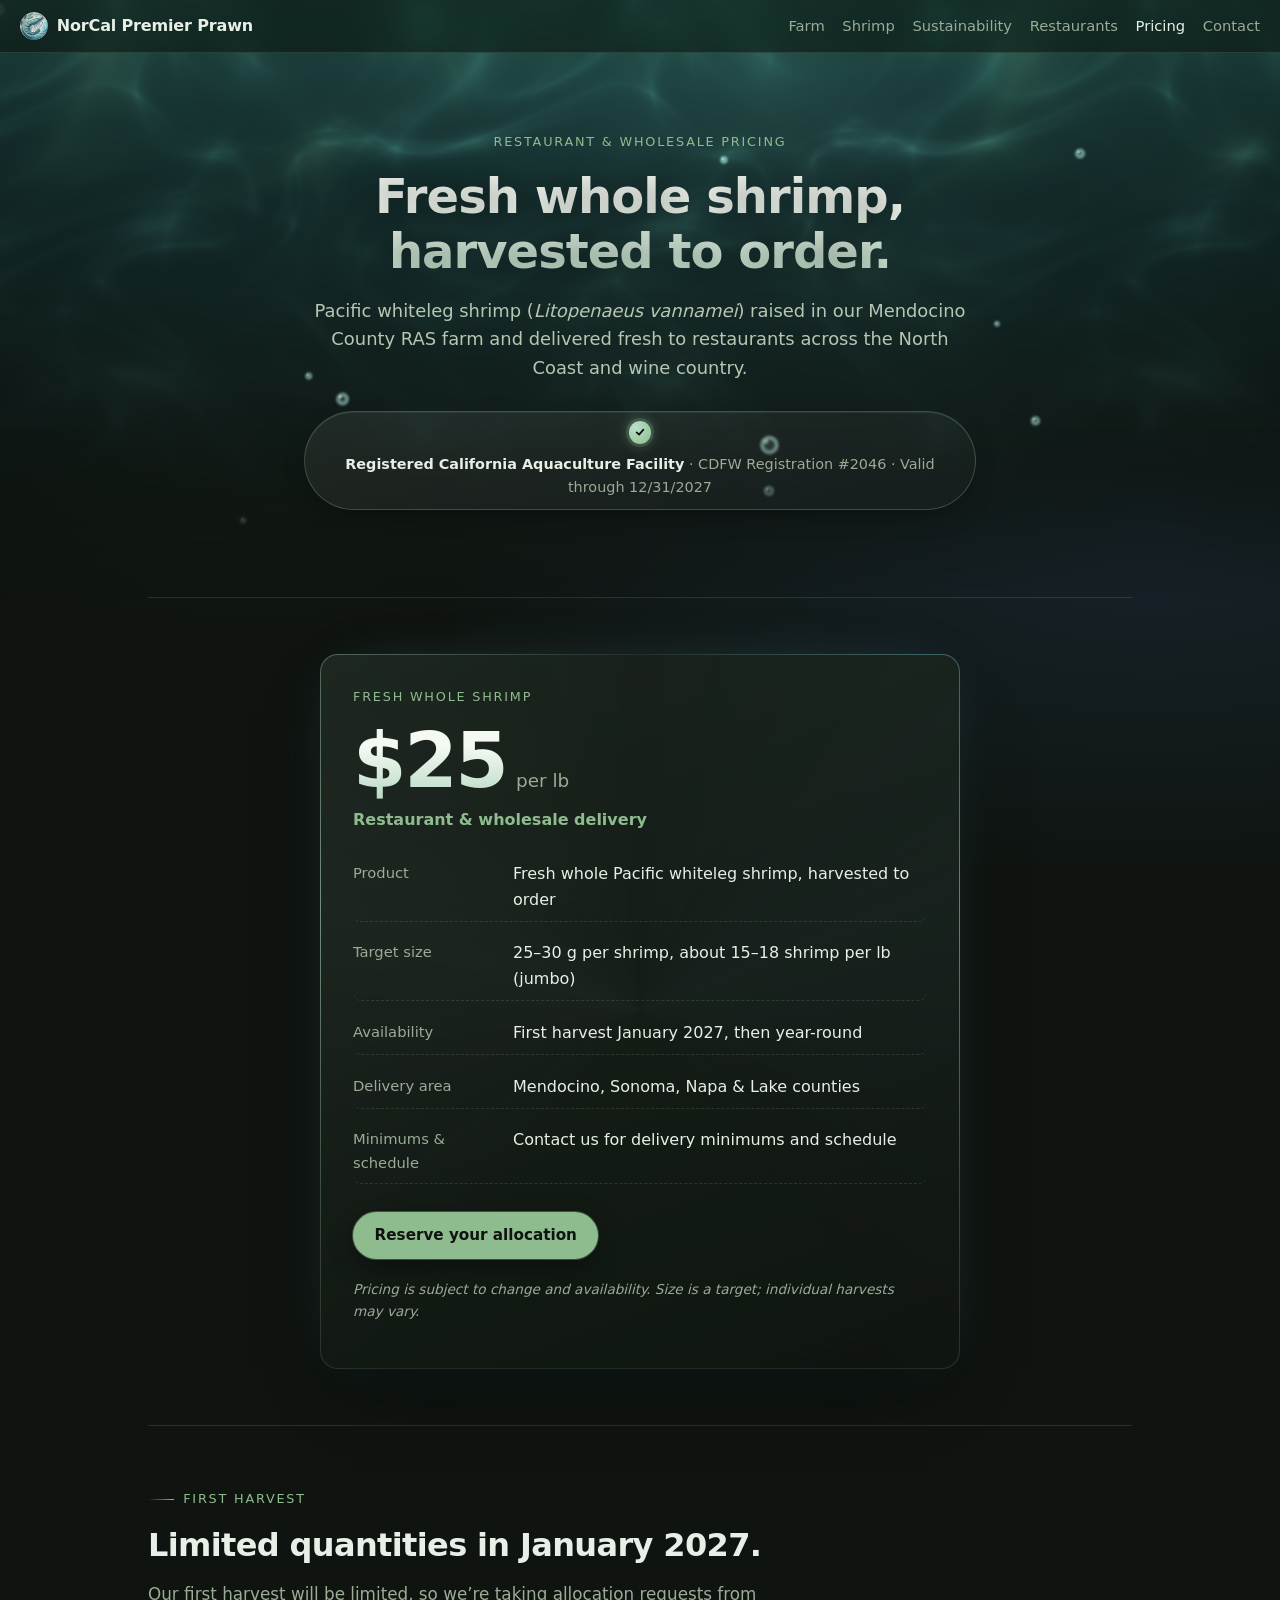
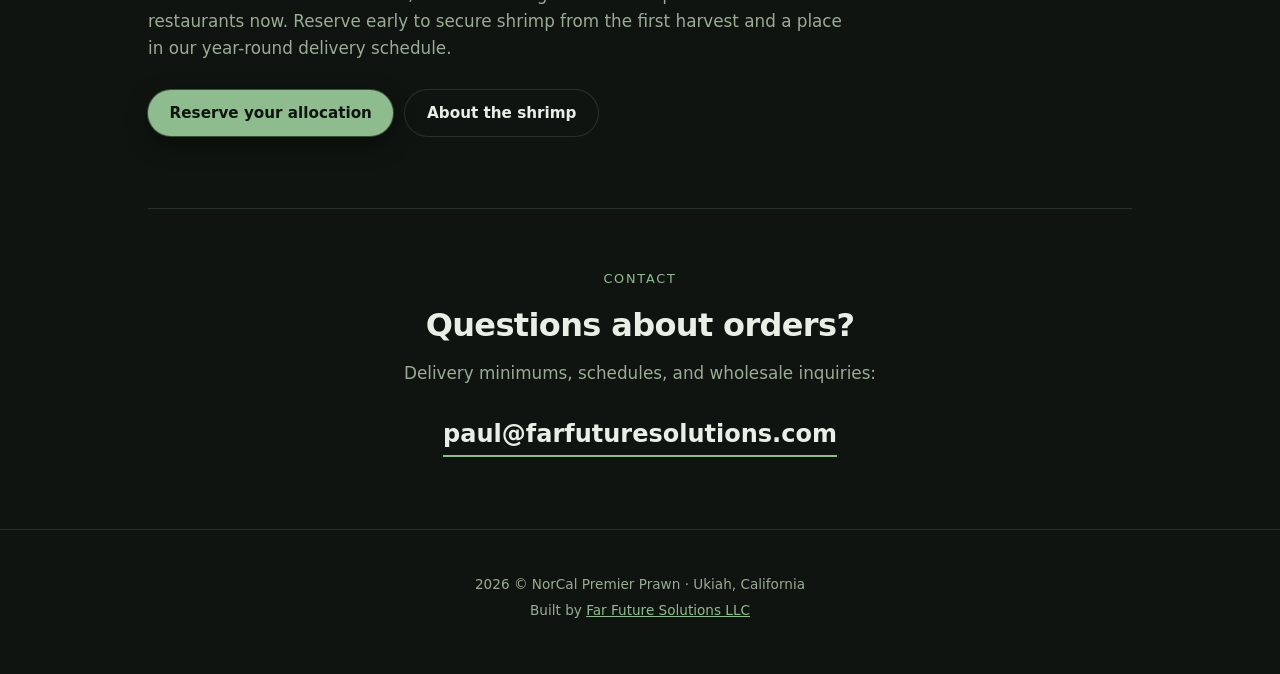
==== commit e21180e3: "Preview: restyle Farm stats as a MU/TH/UR 6000 console" ====
--- a/pricing/index.html
+++ b/pricing/index.html
@@ -23,8 +23,8 @@
   <meta property="og:url" content="https://norcalprawn.com/pricing/" />
   <meta property="og:image" content="https://raw.githubusercontent.com/PuaNow/shrimpcoin-metadata/main/shrimpcoin-logo.png" />
   <meta name="twitter:card" content="summary" />
-  <link rel="stylesheet" href="../style.css?v=20261114i" />
-  <script src="../fx.js?v=20261114i" defer></script>
+  <link rel="stylesheet" href="../style.css?v=20261114m" />
+  <script src="../fx.js?v=20261114m" defer></script>
 </head>
 <body>
   <header class="topbar">
--- a/style.css
+++ b/style.css
@@ -252,7 +252,7 @@
   .photo-chip { font-size: .68rem; padding: .22rem .5rem; left: .5rem; bottom: .5rem; white-space: nowrap; }
 }
 
-/* Farm stats terminal widget */
+/* Farm stats — MU/TH/UR 6000 console look. Original styling only. */
 .visually-hidden {
   position: absolute;
   width: 1px; height: 1px;
@@ -262,130 +262,135 @@
 }
 .farmstats .body { margin-bottom: 1.5rem; }
 .term {
-  --term-bg: #070b08;
-  --term-line: rgba(143, 188, 143, 0.28);
-  --term-glow: rgba(111, 183, 194, 0.18);
-  --term-amber: #e2c97a;
-  --term-alert: #ff6b6b;
-  --term-below: #8bb8d0;
+  --term-bg: #010301;
+  --term-fg: #7cff4d;
+  --term-dim: #3d8a32;
+  --term-line: rgba(124, 255, 77, 0.35);
+  --term-glow: rgba(80, 255, 60, 0.22);
+  --term-amber: #e6c04a;
+  --term-alert: #ff5a2a;
+  --term-below: #8fd0ff;
   width: min(42rem, 100%);
-  background:
-    linear-gradient(180deg, rgba(255, 255, 255, 0.03), transparent 28%),
-    var(--term-bg);
+  background: var(--term-bg);
   border: 1px solid var(--term-line);
-  border-radius: 14px;
+  border-radius: 0;
   box-shadow:
-    0 0 0 1px rgba(0, 0, 0, 0.4),
-    0 18px 40px -18px rgba(0, 0, 0, 0.75),
-    0 0 48px -16px var(--term-glow);
+    0 0 0 1px rgba(0, 0, 0, 0.8),
+    0 0 28px -6px var(--term-glow),
+    inset 0 0 80px rgba(0, 0, 0, 0.55);
   overflow: hidden;
   font-family: "IBM Plex Mono", "JetBrains Mono", "DM Mono", ui-monospace, "SFMono-Regular", Menlo, Consolas, monospace;
-}
-.term-chrome {
-  display: flex;
-  align-items: center;
-  gap: 0.75rem;
-  padding: 0.55rem 0.85rem;
-  background: rgba(255, 255, 255, 0.03);
-  border-bottom: 1px solid var(--term-line);
-}
-.term-dots { display: inline-flex; gap: 0.35rem; }
-.term-dots i {
-  display: block; width: 0.62rem; height: 0.62rem; border-radius: 50%;
-}
-.term-dots i:nth-child(1) { background: #e07a6d; }
-.term-dots i:nth-child(2) { background: #e2c97a; }
-.term-dots i:nth-child(3) { background: #8fbc8f; }
-.term-title {
-  color: var(--muted);
-  font-size: 0.72rem;
-  letter-spacing: 0.08em;
-  text-transform: uppercase;
+  position: relative;
+}
+.term::before {
+  content: "";
+  pointer-events: none;
+  position: absolute;
+  inset: 0;
+  z-index: 2;
+  background:
+    radial-gradient(ellipse at center, transparent 52%, rgba(0, 0, 0, 0.42) 100%);
+}
+.term::after {
+  content: "";
+  pointer-events: none;
+  position: absolute;
+  inset: 0;
+  z-index: 3;
+  background: repeating-linear-gradient(
+    to bottom,
+    transparent 0 2px,
+    rgba(0, 0, 0, 0.18) 2px 3px
+  );
+  opacity: 0.55;
 }
 .term-body {
   margin: 0;
-  padding: 1.05rem 1.1rem 1.15rem;
-  color: var(--fg);
+  padding: 1.15rem 1.15rem 1.25rem;
+  color: var(--term-fg);
   font-size: 0.86rem;
   line-height: 1.55;
-  letter-spacing: 0.01em;
+  letter-spacing: 0.04em;
   white-space: pre-wrap;
   overflow-x: auto;
   tab-size: 4;
   position: relative;
-}
-.term-body::after {
-  content: "";
-  pointer-events: none;
-  position: absolute;
-  inset: 0;
-  background: repeating-linear-gradient(
-    to bottom,
-    transparent 0 2px,
-    rgba(0, 0, 0, 0.12) 2px 3px
-  );
-  opacity: 0.35;
-}
-.term-prompt { font-weight: 500; }
-.term-user { color: var(--sea); }
-.term-at, .term-colon, .term-dollar { color: var(--muted); }
-.term-host { color: var(--accent); }
-.term-path { color: #b9e0c9; }
-.term-k, .term-dim, .term-scale, .term-hint { color: var(--muted); }
-.term-v { color: var(--fg); }
-.term-depth { color: #b9e0c9; font-weight: 600; }
-.term-spark { color: var(--sea); letter-spacing: 0.02em; }
+  text-shadow: 0 0 6px rgba(100, 255, 80, 0.45);
+}
+.term-head {
+  color: var(--term-fg);
+  font-weight: 700;
+  letter-spacing: 0.14em;
+  text-transform: uppercase;
+  text-shadow: 0 0 8px rgba(100, 255, 80, 0.65);
+}
+.term-rule {
+  display: block;
+  color: var(--term-dim);
+  letter-spacing: 0.14em;
+  text-shadow: none;
+  overflow: hidden;
+  white-space: nowrap;
+  width: 0;
+  min-width: 100%;
+}
+.term-k { color: var(--term-dim); text-shadow: none; text-transform: uppercase; }
+.term-dim, .term-scale, .term-hint { color: var(--term-dim); text-shadow: none; }
+.term-v { color: var(--term-fg); }
+.term-depth { color: var(--term-fg); font-weight: 700; text-shadow: 0 0 8px rgba(100, 255, 80, 0.7); }
+.term-spark { color: var(--term-fg); letter-spacing: 0.02em; opacity: 0.9; }
 .term-sparkrow { display: block; white-space: nowrap; }
-.term-comment { color: #6f8f78; font-style: italic; }
-.term-flag { color: var(--muted); letter-spacing: 0.04em; }
-.term-flag.is-live { color: var(--sea); font-weight: 700; letter-spacing: 0.08em; text-transform: uppercase; }
-.term-target { color: var(--fg); }
-
-.term-off { color: var(--term-amber); }
-.term-caret { color: var(--accent); }
-.term-band { color: var(--accent); }
-.term-track { color: var(--muted); }
-.term-status { font-weight: 700; letter-spacing: 0.04em; }
-.term-status.is-normal { color: var(--accent); }
-.term-status.is-below { color: var(--term-below); }
-.term-status.is-above { color: var(--term-amber); }
+.term-comment { color: var(--term-dim); text-transform: uppercase; letter-spacing: 0.08em; }
+.term-flag { color: var(--term-dim); letter-spacing: 0.08em; text-transform: uppercase; }
+.term-flag.is-live {
+  color: var(--term-fg);
+  font-weight: 700;
+  letter-spacing: 0.12em;
+  text-transform: uppercase;
+  text-shadow: 0 0 8px rgba(100, 255, 80, 0.7);
+}
+.term-target { color: var(--term-fg); }
+.term-off { color: var(--term-amber); text-shadow: 0 0 8px rgba(230, 192, 74, 0.45); }
+.term-caret { color: var(--term-fg); }
+.term-band { color: var(--term-fg); opacity: 0.85; }
+.term-track { color: var(--term-dim); }
+.term-statusline,
+.term-status { font-weight: 700; letter-spacing: 0.12em; text-transform: uppercase; }
+.term-statusline.is-normal,
+.term-status.is-normal { color: var(--term-fg); }
+.term-statusline.is-below,
+.term-status.is-below { color: var(--term-below); text-shadow: 0 0 8px rgba(143, 208, 255, 0.5); }
+.term-statusline.is-above,
+.term-status.is-above { color: var(--term-amber); text-shadow: 0 0 8px rgba(230, 192, 74, 0.5); }
+.term-statusline.is-offline,
+.term-statusline.is-alert,
 .term-status.is-alert {
   color: var(--term-alert);
-  text-shadow: 0 0 10px rgba(255, 107, 107, 0.45);
+  text-shadow: 0 0 10px rgba(255, 90, 42, 0.55);
 }
 .term-alert { color: var(--term-alert); font-weight: 700; }
-.g-cell { color: rgba(154, 171, 150, 0.45); }
-.g-cell.g-normal { color: rgba(143, 188, 143, 0.4); }
-.g-cell.g-fill { color: var(--accent); }
+.g-cell { color: rgba(61, 138, 50, 0.45); }
+.g-cell.g-normal { color: rgba(124, 255, 77, 0.35); }
+.g-cell.g-fill { color: var(--term-fg); }
 .term[data-status="below"] .g-cell.g-fill { color: var(--term-below); }
 .term[data-status="above"] .g-cell.g-fill { color: var(--term-amber); }
 .term[data-status="alert"] .g-cell.g-fill { color: var(--term-alert); }
 .term[data-status="alert"] {
-  --term-line: rgba(255, 107, 107, 0.4);
-  --term-glow: rgba(255, 107, 107, 0.25);
-  box-shadow:
-    0 0 0 1px rgba(0, 0, 0, 0.4),
-    0 18px 40px -18px rgba(0, 0, 0, 0.75),
-    0 0 48px -16px var(--term-glow);
-}
-.term[data-status="offline"] { --term-glow: rgba(226, 201, 122, 0.16); }
-.term-cursor {
-  display: inline-block;
-  width: 0.65ch;
-  height: 1em;
-  margin-left: 0.1ch;
-  background: var(--accent);
-  vertical-align: -0.15em;
-  box-shadow: 0 0 8px rgba(143, 188, 143, 0.7);
+  --term-line: rgba(255, 90, 42, 0.5);
+  --term-glow: rgba(255, 90, 42, 0.28);
+}
+.term[data-status="offline"] {
+  --term-glow: rgba(230, 192, 74, 0.18);
+  --term-line: rgba(230, 192, 74, 0.35);
 }
 @media (prefers-reduced-motion: no-preference) {
-  .term-cursor { animation: termblink 1.1s step-end infinite; }
-  .term[data-status="alert"] .term-status.is-alert { animation: termblink 1.1s step-end infinite; }
-}
-@media (prefers-reduced-motion: reduce) {
-  .term-body::after { display: none; }
+  .term[data-status="alert"] .term-status.is-alert,
+  .term[data-status="alert"] .term-statusline.is-alert {
+    animation: termblink 1.1s step-end infinite;
+  }
 }
 @keyframes termblink { 50% { opacity: 0; } }
 @media (max-width: 640px) {
-  .term-body { font-size: 0.78rem; padding: 0.9rem 0.8rem 1rem; }
-}
+  .term-body { font-size: 0.76rem; padding: 0.9rem 0.75rem 1rem; letter-spacing: 0.03em; }
+  .term-head { letter-spacing: 0.1em; }
+}
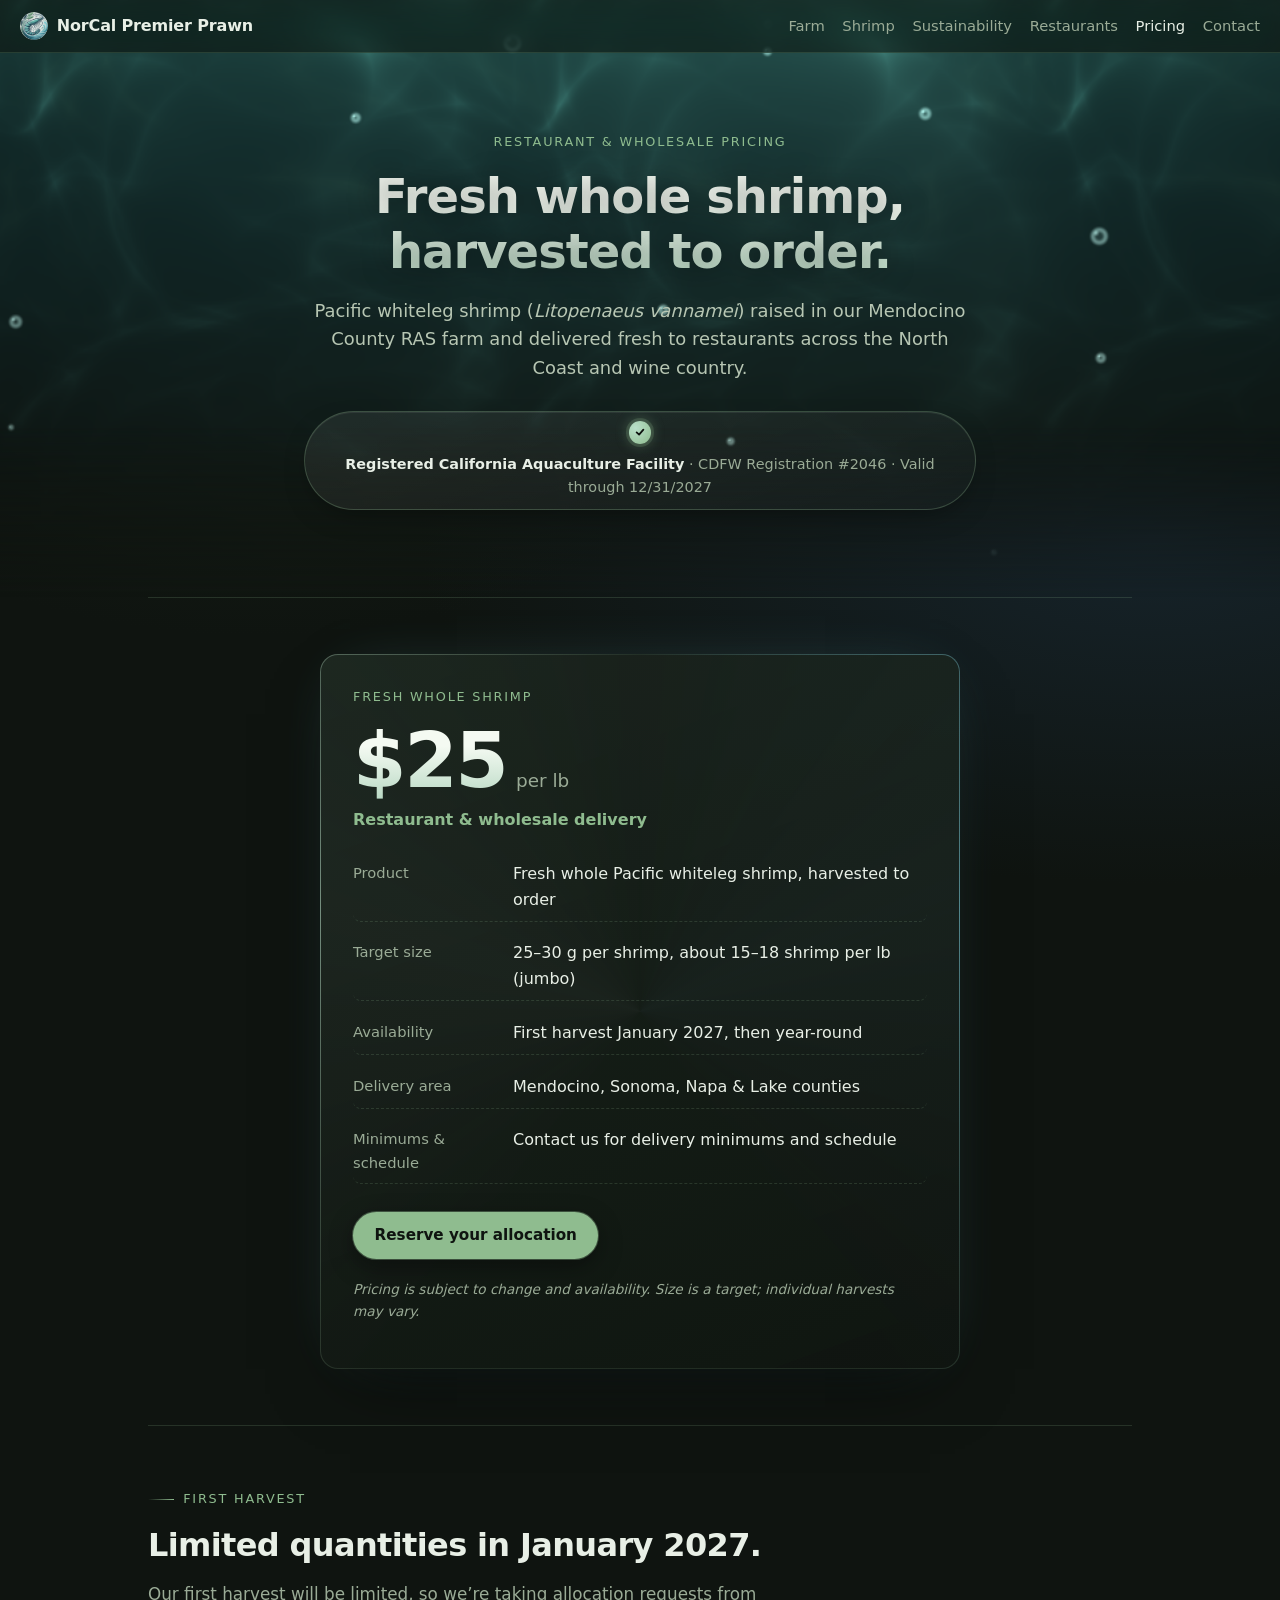
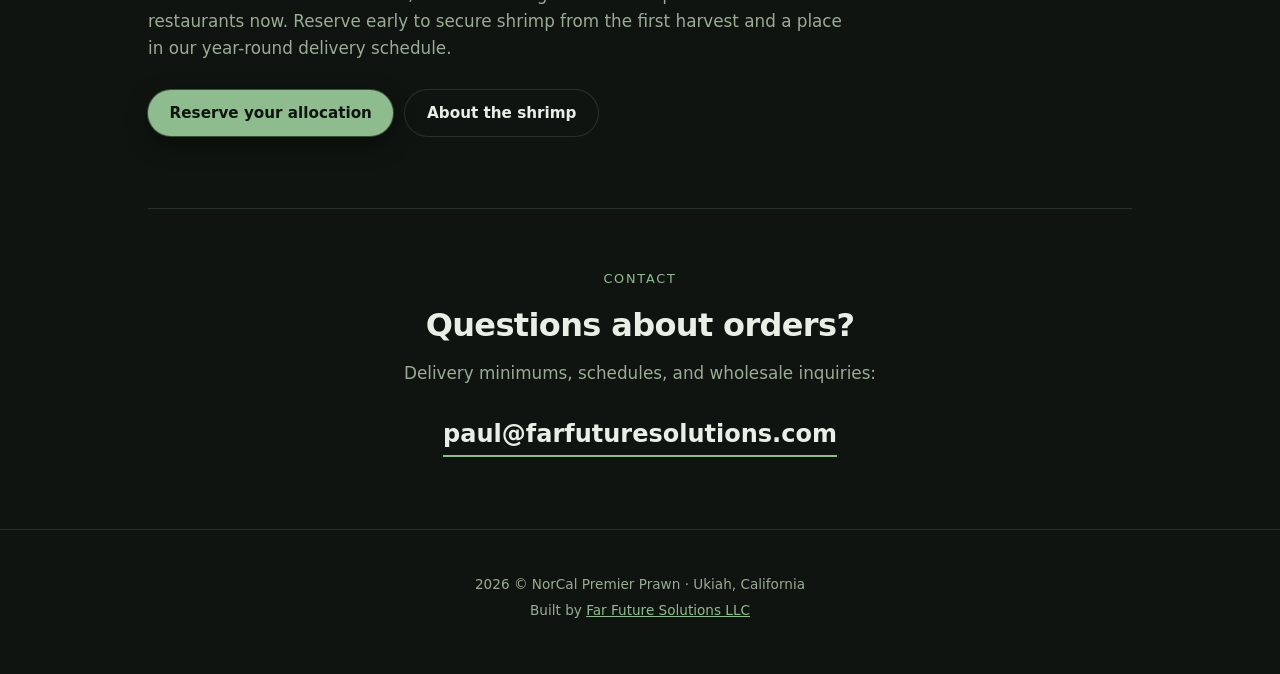
==== commit 10705bc7: "Remove the MU/TH/UR 6000 header from the Farm stats console" ====
--- a/pricing/index.html
+++ b/pricing/index.html
@@ -23,8 +23,8 @@
   <meta property="og:url" content="https://norcalprawn.com/pricing/" />
   <meta property="og:image" content="https://raw.githubusercontent.com/PuaNow/shrimpcoin-metadata/main/shrimpcoin-logo.png" />
   <meta name="twitter:card" content="summary" />
-  <link rel="stylesheet" href="../style.css?v=20261114m" />
-  <script src="../fx.js?v=20261114m" defer></script>
+  <link rel="stylesheet" href="../style.css?v=20261114n" />
+  <script src="../fx.js?v=20261114n" defer></script>
 </head>
 <body>
   <header class="topbar">
--- a/style.css
+++ b/style.css
@@ -252,7 +252,7 @@
   .photo-chip { font-size: .68rem; padding: .22rem .5rem; left: .5rem; bottom: .5rem; white-space: nowrap; }
 }
 
-/* Farm stats — MU/TH/UR 6000 console look. Original styling only. */
+/* Farm stats — nursery systems console readout. Original styling only. */
 .visually-hidden {
   position: absolute;
   width: 1px; height: 1px;
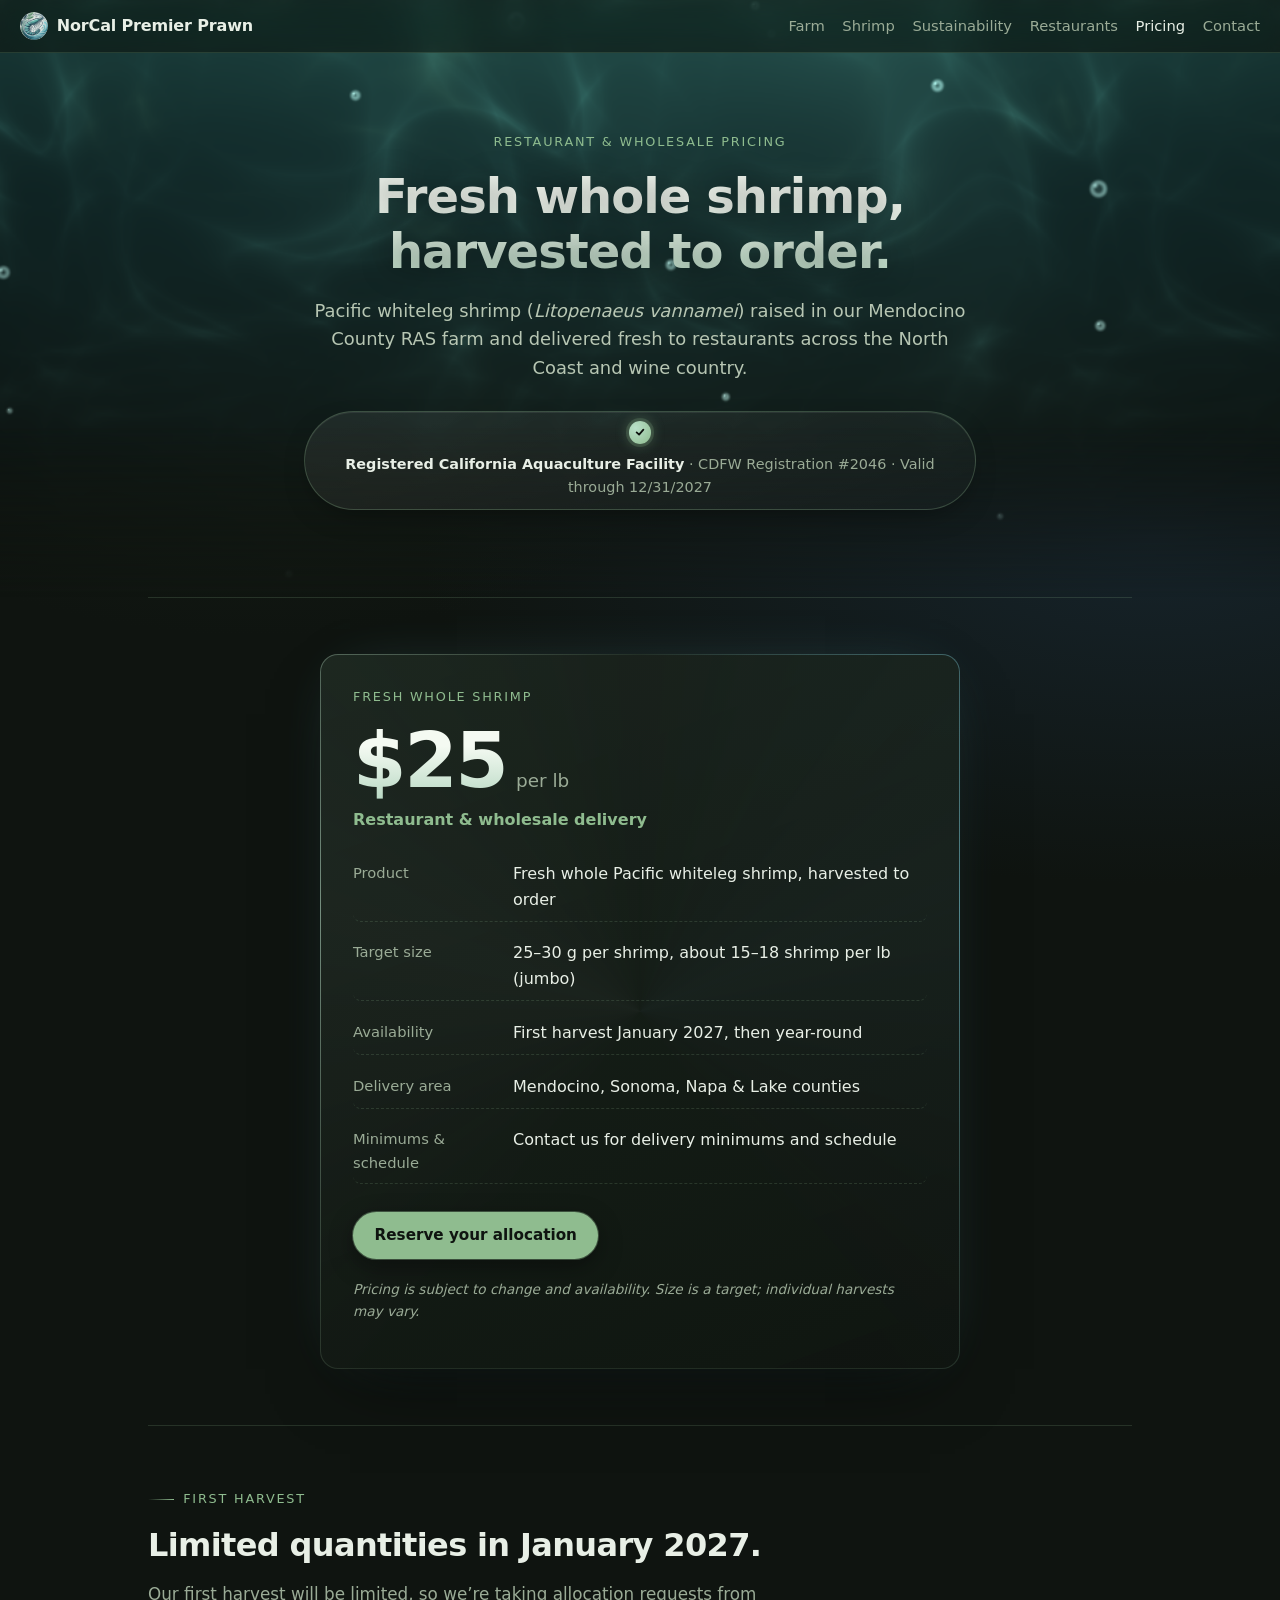
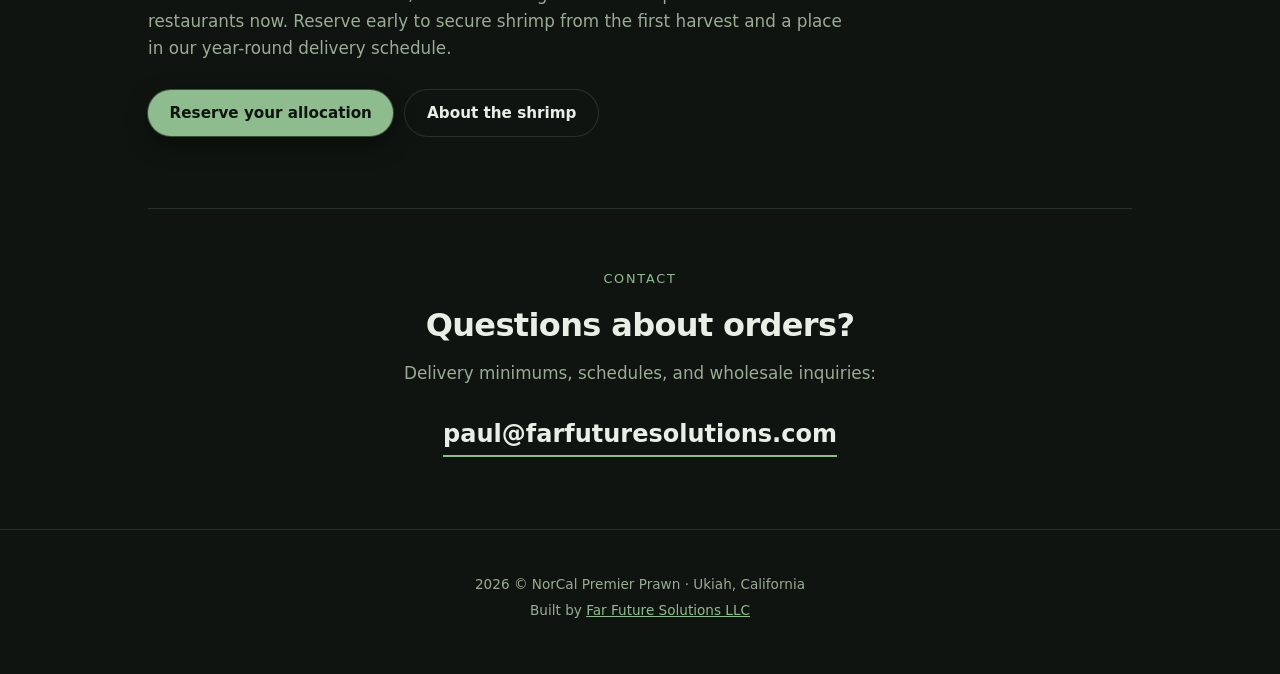
==== commit b3538ffa: "Widen nursery sump normal range to 2–5 in" ====
--- a/pricing/index.html
+++ b/pricing/index.html
@@ -23,8 +23,8 @@
   <meta property="og:url" content="https://norcalprawn.com/pricing/" />
   <meta property="og:image" content="https://raw.githubusercontent.com/PuaNow/shrimpcoin-metadata/main/shrimpcoin-logo.png" />
   <meta name="twitter:card" content="summary" />
-  <link rel="stylesheet" href="../style.css?v=20261114n" />
-  <script src="../fx.js?v=20261114n" defer></script>
+  <link rel="stylesheet" href="../style.css?v=20261114o" />
+  <script src="../fx.js?v=20261114o" defer></script>
 </head>
 <body>
   <header class="topbar">
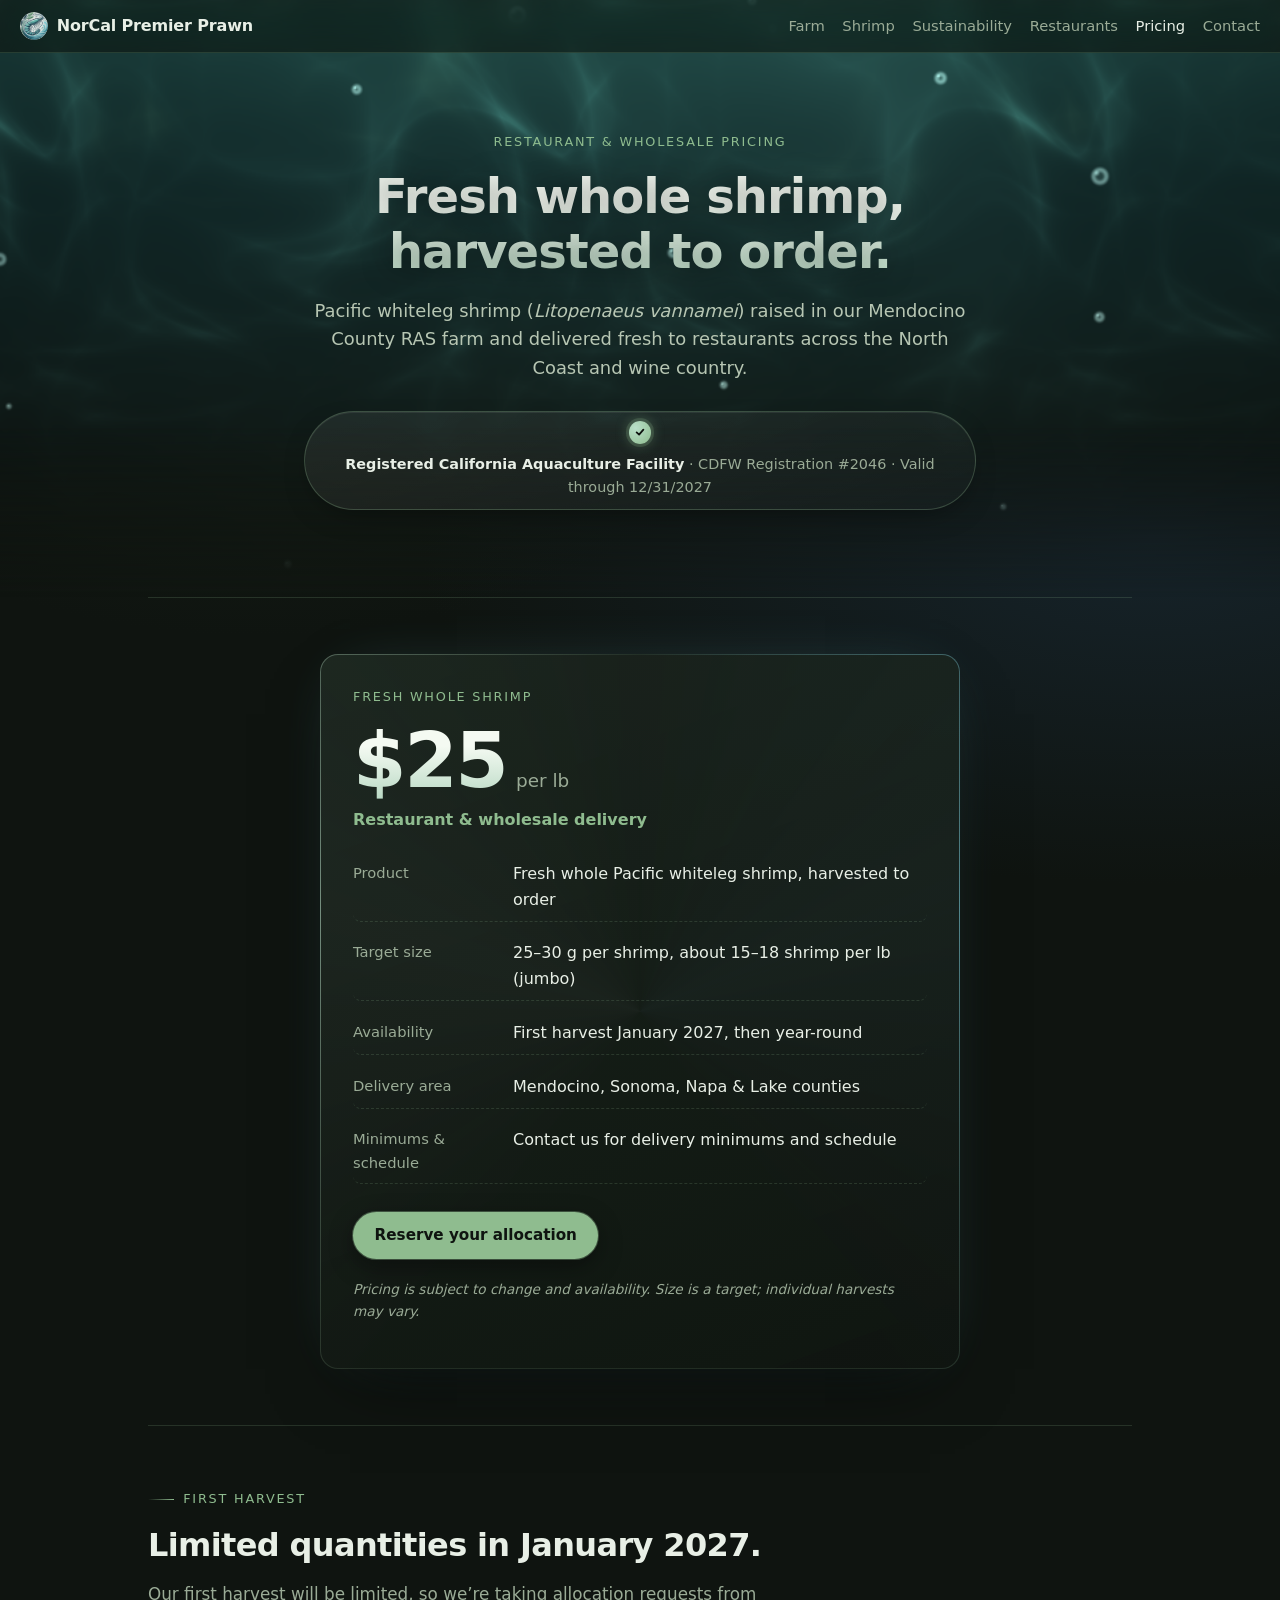
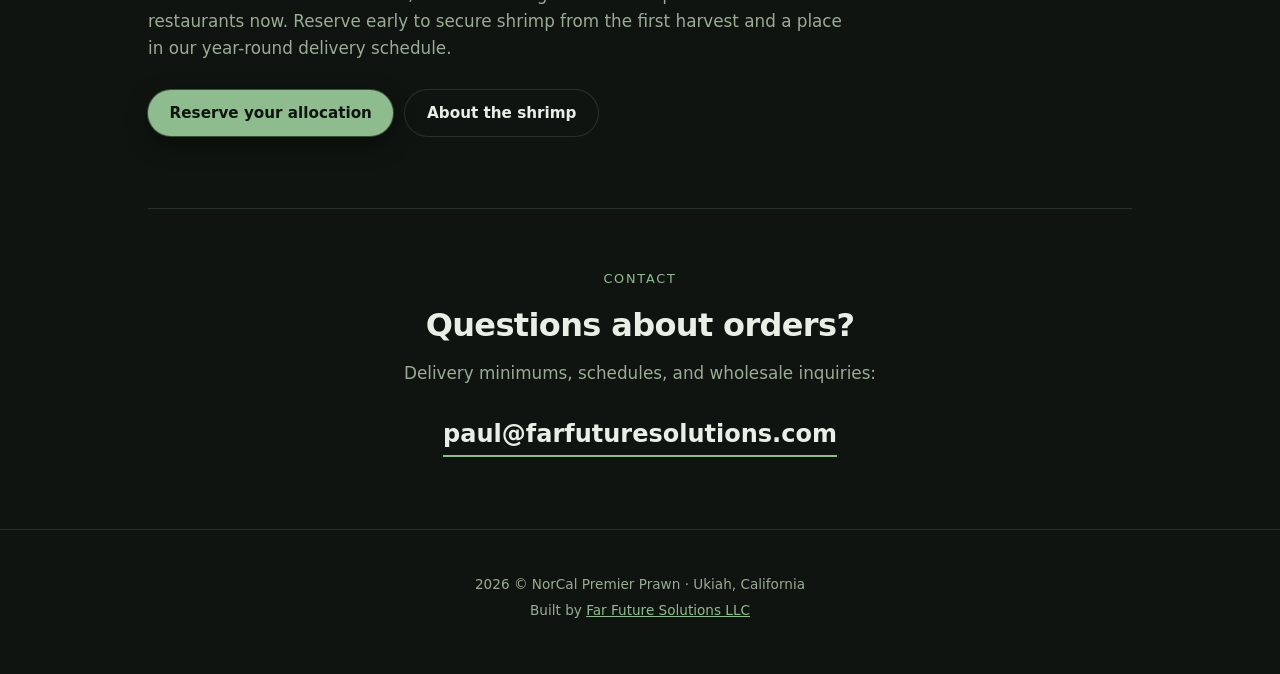
==== commit 87d215cd: "Show the nursery temp target as 82–84 °F only" ====
--- a/pricing/index.html
+++ b/pricing/index.html
@@ -23,8 +23,8 @@
   <meta property="og:url" content="https://norcalprawn.com/pricing/" />
   <meta property="og:image" content="https://raw.githubusercontent.com/PuaNow/shrimpcoin-metadata/main/shrimpcoin-logo.png" />
   <meta name="twitter:card" content="summary" />
-  <link rel="stylesheet" href="../style.css?v=20261114o" />
-  <script src="../fx.js?v=20261114o" defer></script>
+  <link rel="stylesheet" href="../style.css?v=20261114p" />
+  <script src="../fx.js?v=20261114p" defer></script>
 </head>
 <body>
   <header class="topbar">
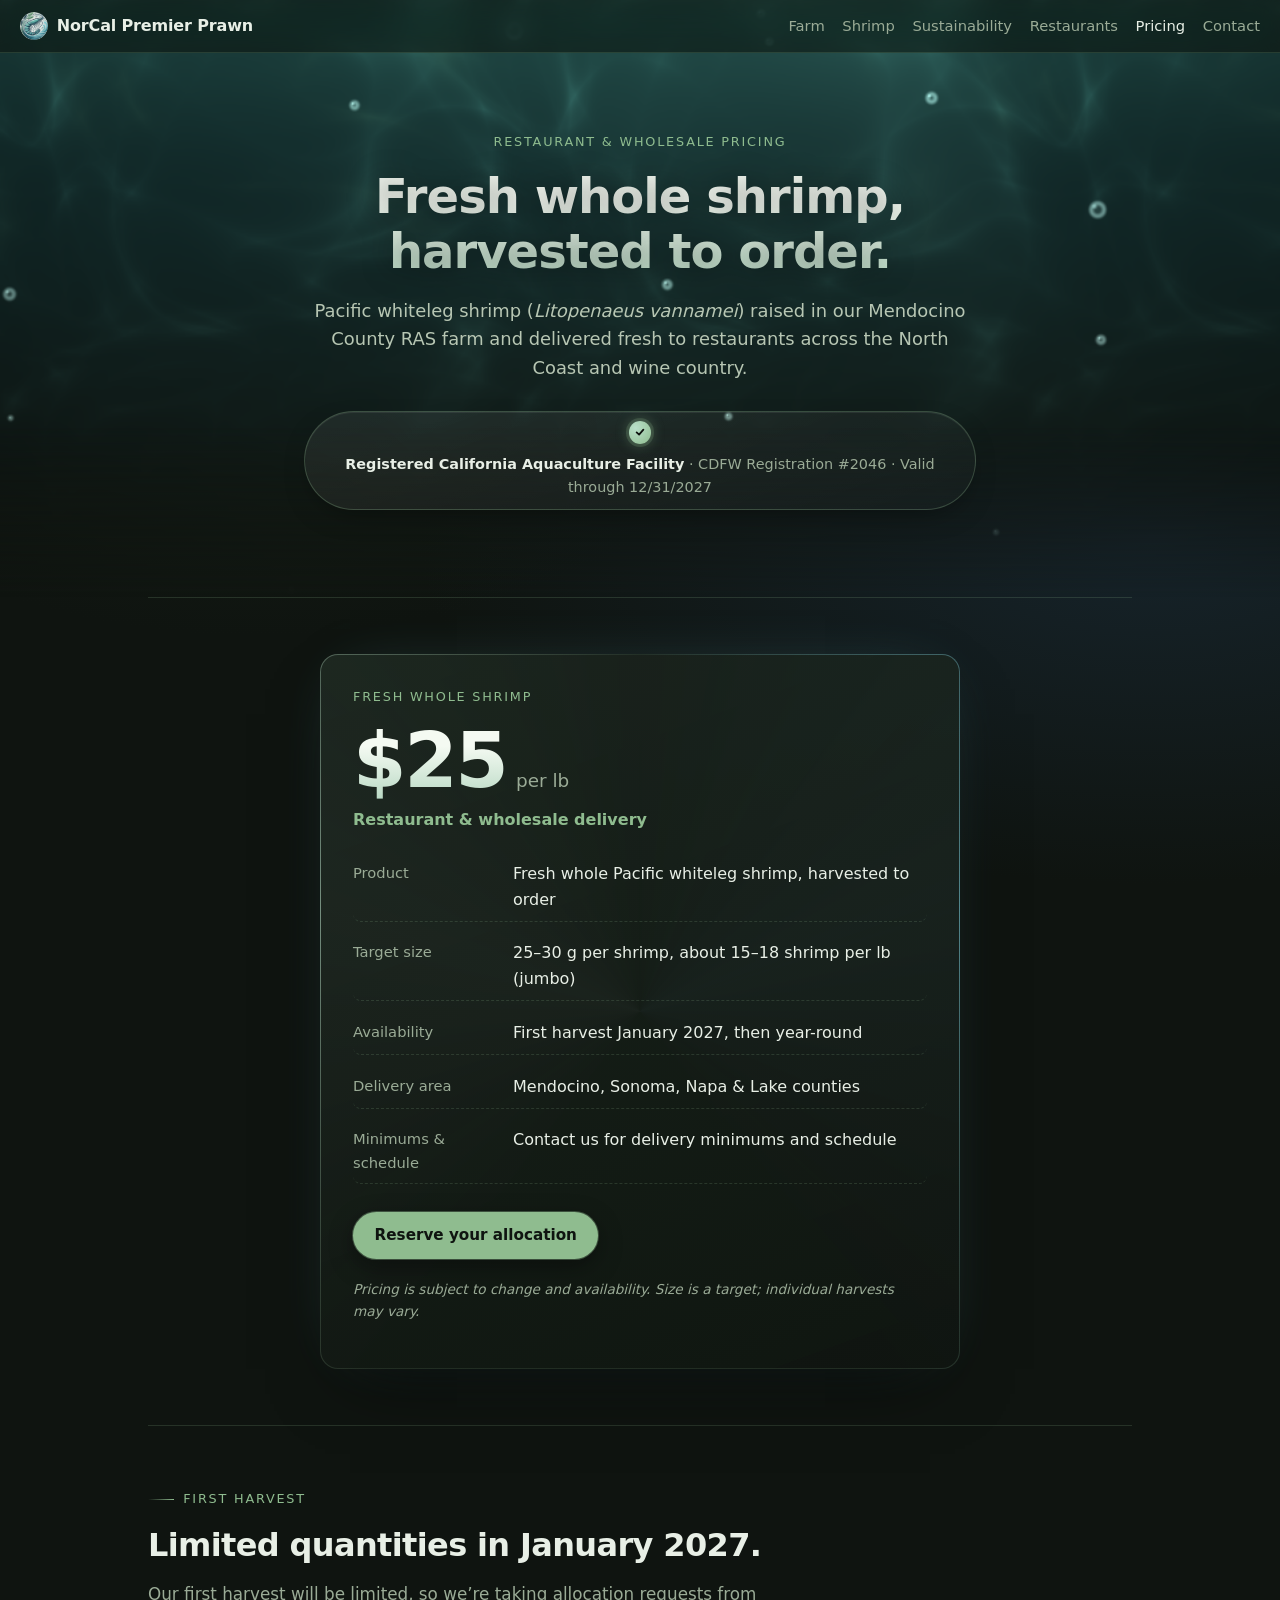
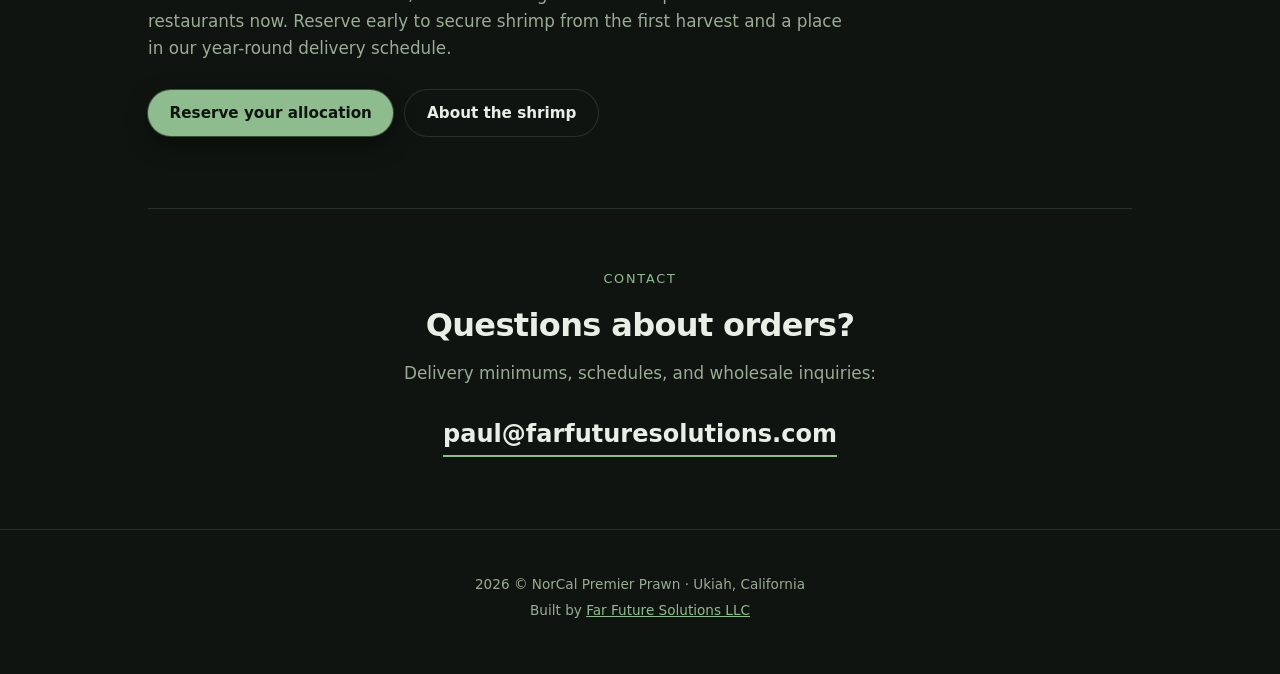
==== commit 454c993b: "Refresh Farm stats every 30s and pause while the tab is hidden" ====
--- a/pricing/index.html
+++ b/pricing/index.html
@@ -23,8 +23,8 @@
   <meta property="og:url" content="https://norcalprawn.com/pricing/" />
   <meta property="og:image" content="https://raw.githubusercontent.com/PuaNow/shrimpcoin-metadata/main/shrimpcoin-logo.png" />
   <meta name="twitter:card" content="summary" />
-  <link rel="stylesheet" href="../style.css?v=20261114p" />
-  <script src="../fx.js?v=20261114p" defer></script>
+  <link rel="stylesheet" href="../style.css?v=20261114q" />
+  <script src="../fx.js?v=20261114q" defer></script>
 </head>
 <body>
   <header class="topbar">
